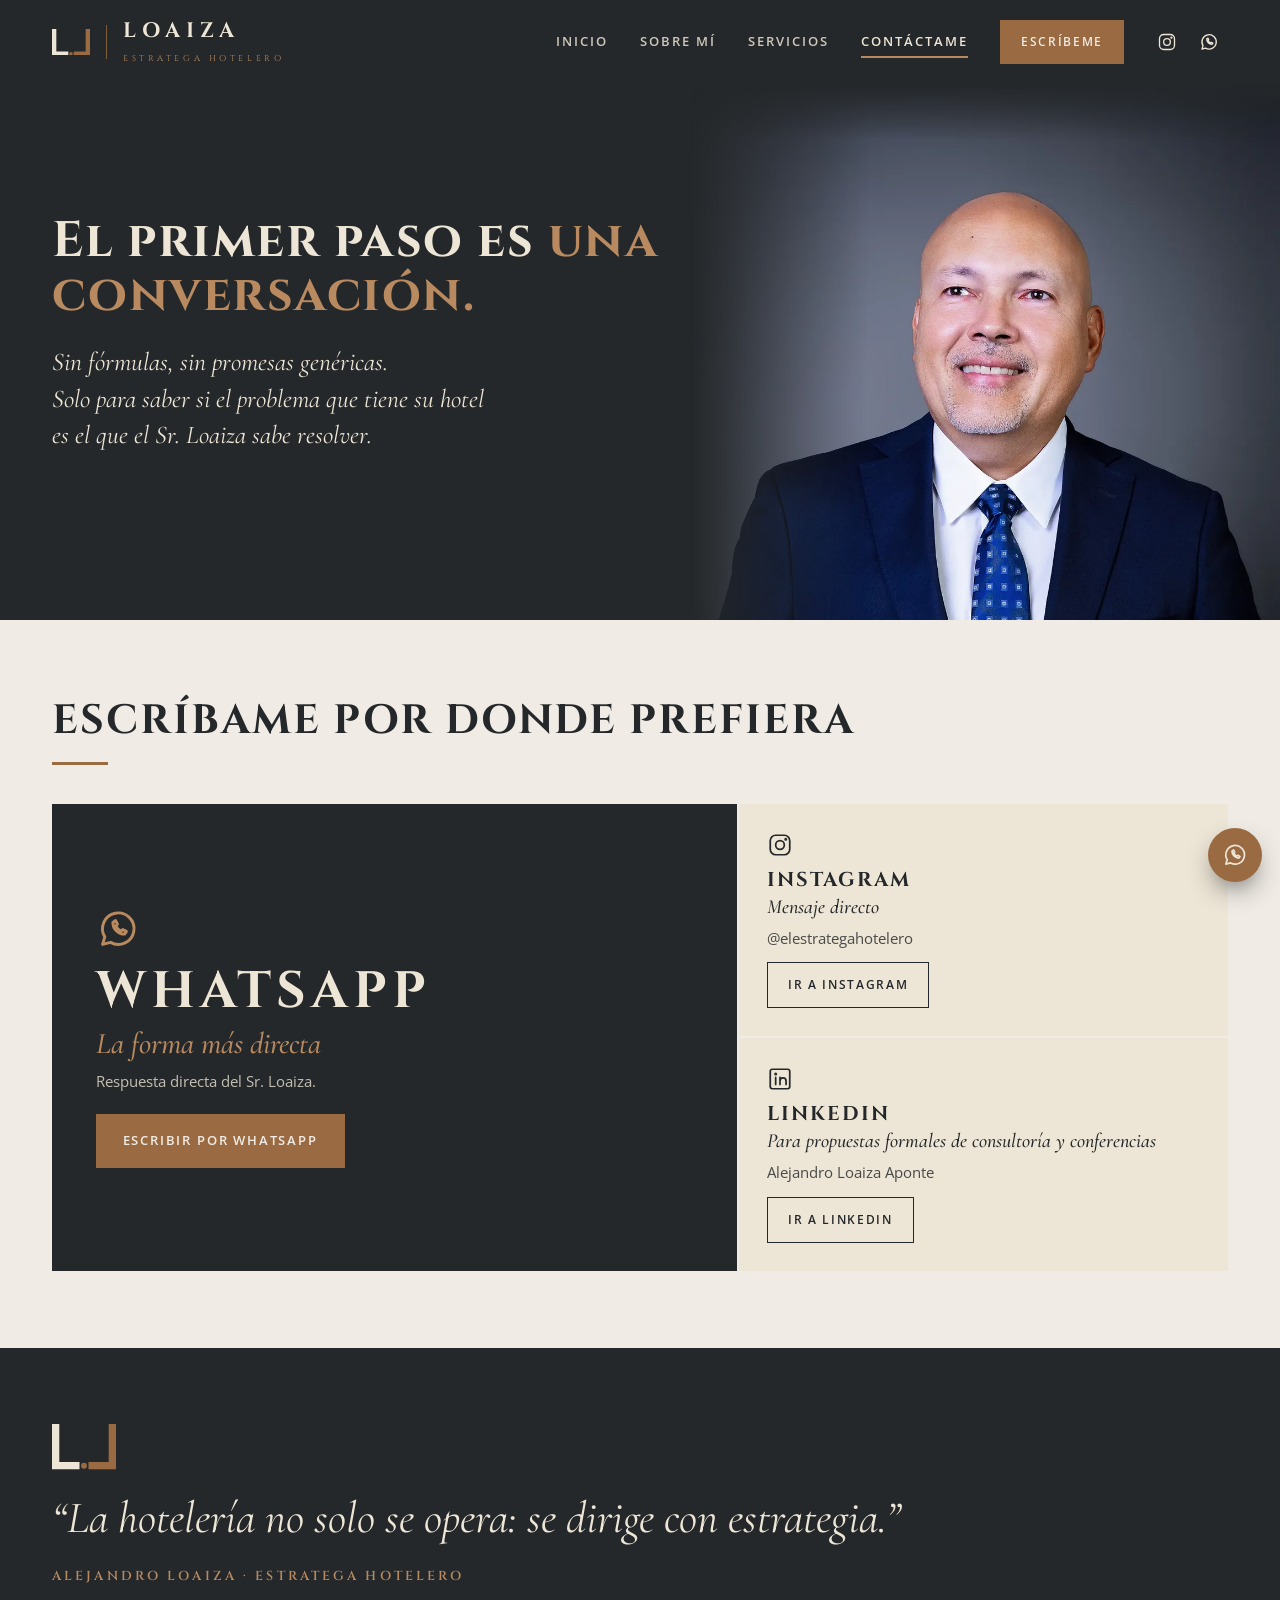
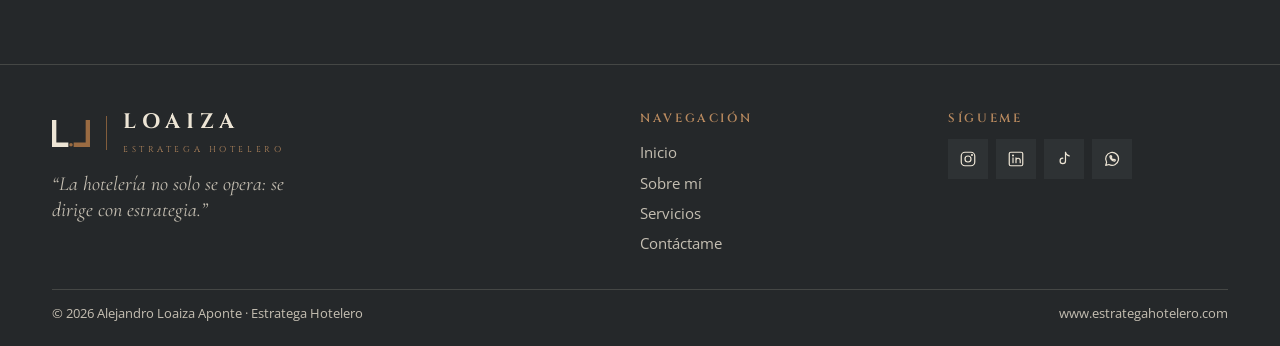
==== contacto.html @ 84e415ab "first commit" ====
<!doctype html>
<html lang="es">
<head>
  <meta charset="utf-8">
  <meta name="viewport" content="width=device-width, initial-scale=1">
  <title>Contáctame · Alejandro Loaiza · Estratega Hotelero</title>
  <meta name="description" content="El primer paso es una conversación. Escríbale al Sr. Loaiza por WhatsApp, Instagram o LinkedIn.">
  <meta property="og:title" content="Contáctame · Alejandro Loaiza · Estratega Hotelero">
  <meta property="og:description" content="Operación, finanzas y estrategia bajo una misma visión.">
  <meta property="og:url" content="https://www.estrategahotelero.com/contacto.html">
  <meta name="theme-color" content="#25282A">
  <link rel="icon" href="img/favicon.svg" type="image/svg+xml">
  <link rel="preconnect" href="https://fonts.googleapis.com">
  <link rel="preconnect" href="https://fonts.gstatic.com" crossorigin>
  <link href="https://fonts.googleapis.com/css2?family=Cinzel:wght@400;600;700&family=Cormorant+Garamond:ital,wght@1,300;1,400;1,500&family=Open+Sans:wght@300;400;600&display=swap" rel="stylesheet">
  <link rel="stylesheet" href="css/styles.css">
</head>
<body>

<svg width="0" height="0" style="position:absolute" aria-hidden="true">
  <symbol id="iso" viewBox="0 0 100 71">
    <path style="fill:var(--iso-a)" d="M0 0H11.4V59.4H43V71H0Z"/>
    <circle style="fill:var(--iso-b)" cx="50" cy="65.2" r="4.6"/>
    <path style="fill:var(--iso-b)" d="M100 0H88.6V59.4H57V71H100Z"/>
  </symbol>
  <symbol id="i-wa" viewBox="0 0 24 24" fill="none" stroke="currentColor" stroke-width="1.6" stroke-linecap="round" stroke-linejoin="round"><path d="M3.6 20.4l1.2-4.1a8.6 8.6 0 1 1 3.1 3z"/><path d="M9.2 8.4c0 3.5 2.9 6.4 6.4 6.4l1-1.5-2-1-.9.8a4.6 4.6 0 0 1-2.8-2.8l.8-.9-1-2z"/></symbol>
  <symbol id="i-ig" viewBox="0 0 24 24" fill="none" stroke="currentColor" stroke-width="1.6" stroke-linecap="round" stroke-linejoin="round"><rect x="3" y="3" width="18" height="18" rx="5"/><circle cx="12" cy="12" r="4"/><circle cx="17.3" cy="6.7" r=".6" fill="currentColor"/></symbol>
  <symbol id="i-in" viewBox="0 0 24 24" fill="none" stroke="currentColor" stroke-width="1.6" stroke-linecap="round" stroke-linejoin="round"><rect x="3" y="3" width="18" height="18" rx="2"/><path d="M8 10.5V17M12 17v-6.5M12 13.8a2.8 2.8 0 0 1 5.6 0V17"/><circle cx="8" cy="7.4" r=".6" fill="currentColor"/></symbol>
  <symbol id="i-tt" viewBox="0 0 24 24" fill="none" stroke="currentColor" stroke-width="1.6" stroke-linecap="round" stroke-linejoin="round"><path d="M14 3v11.5a3.6 3.6 0 1 1-3.6-3.6"/><path d="M14 3c.4 2.6 2.3 4.5 5 4.8"/></symbol>
</svg>

<header class="header">
  <div class="contenedor">
    <a href="index.html" class="isologo" aria-label="Loaiza · Estratega Hotelero — Inicio">
      <svg class="iso"><use href="#iso"/></svg>
      <span class="divisor"></span>
      <span><span class="nombre">LOAIZA</span><span class="descriptor">ESTRATEGA HOTELERO</span></span>
    </a>
    <button class="menu-toggle" aria-label="Abrir menú" aria-expanded="false"><span></span><span></span><span></span></button>
    <nav class="nav" aria-label="Principal">
      <a href="index.html">Inicio</a>
      <a href="sobre-mi.html">Sobre mí</a>
      <a href="servicios.html">Servicios</a>
      <a href="contacto.html" aria-current="page">Contáctame</a>
      <a href="contacto.html" class="btn">Escríbeme</a>
    </nav>
    <div class="header-redes">
      <a href="https://instagram.com/elestrategahotelero" target="_blank" rel="noopener" aria-label="Instagram"><svg><use href="#i-ig"/></svg></a>
      <a data-wa="general" href="#" aria-label="WhatsApp"><svg><use href="#i-wa"/></svg></a>
    </div>
  </div>
</header>

<main>

  <!-- HOME -->
  <section class="hero hero--interna">
    <img class="hero-foto" src="img/web/hero-contacto.webp" alt="Alejandro Loaiza Aponte, Estratega Hotelero" fetchpriority="high">
    <div class="contenedor">
      <h1 class="revelar">El primer paso es <em>una conversación.</em></h1>
      <p class="apertura revelar retraso-1">Sin fórmulas, sin promesas genéricas.<br>Solo para saber si el problema que tiene su hotel<br>es el que el Sr. Loaiza sabe resolver.</p>
    </div>
  </section>

  <!-- FORMAS DE CONTACTO -->
  <section class="seccion">
    <div class="contenedor">
      <div class="cabecera-seccion">
        <h2 class="titulo subrayado">Escríbame por donde prefiera</h2>
      </div>
      <div class="contactos">
        <article class="contacto destacado">
          <span class="icono"><svg><use href="#i-wa"/></svg></span>
          <h3>WhatsApp</h3>
          <p class="detalle">La forma más directa</p>
          <p class="dato" data-wa-numero>Respuesta directa del Sr. Loaiza.</p>
          <a data-wa="general" href="#" class="btn">Escribir por WhatsApp</a>
        </article>
        <article class="contacto">
          <span class="icono"><svg><use href="#i-ig"/></svg></span>
          <h3>Instagram</h3>
          <p class="detalle">Mensaje directo</p>
          <p class="dato">@elestrategahotelero</p>
          <a href="https://instagram.com/elestrategahotelero" target="_blank" rel="noopener" class="btn btn-linea">Ir a Instagram</a>
        </article>
        <article class="contacto">
          <span class="icono"><svg><use href="#i-in"/></svg></span>
          <h3>LinkedIn</h3>
          <p class="detalle">Para propuestas formales de consultoría y conferencias</p>
          <p class="dato">Alejandro Loaiza Aponte</p>
          <a data-linkedin href="#" class="btn btn-linea">Ir a LinkedIn</a>
        </article>
      </div>
    </div>
  </section>

  <!-- CIERRE -->
  <section class="seccion oscuro cta-final">
    <div class="contenedor">
      <svg class="iso"><use href="#iso"/></svg>
      <blockquote class="cita-grande">“La hotelería no solo se opera: se dirige con estrategia.”</blockquote>
      <p class="firma">Alejandro Loaiza · Estratega Hotelero</p>
    </div>
  </section>

</main>

<footer class="footer">
  <div class="contenedor">
    <div class="grid">
      <div>
        <a href="index.html" class="isologo" aria-label="Loaiza · Estratega Hotelero">
          <svg class="iso"><use href="#iso"/></svg>
          <span class="divisor"></span>
          <span><span class="nombre">LOAIZA</span><span class="descriptor">ESTRATEGA HOTELERO</span></span>
        </a>
        <p class="lema">“La hotelería no solo se opera: se dirige con estrategia.”</p>
      </div>
      <div>
        <h4>Navegación</h4>
        <ul>
          <li><a href="index.html">Inicio</a></li>
          <li><a href="sobre-mi.html">Sobre mí</a></li>
          <li><a href="servicios.html">Servicios</a></li>
          <li><a href="contacto.html">Contáctame</a></li>
        </ul>
      </div>
      <div>
        <h4>Sígueme</h4>
        <div class="iconos">
          <a href="https://instagram.com/elestrategahotelero" target="_blank" rel="noopener" aria-label="Instagram"><svg><use href="#i-ig"/></svg></a>
          <a data-linkedin href="#" aria-label="LinkedIn"><svg><use href="#i-in"/></svg></a>
          <a href="https://tiktok.com/@elestrategahotelero" target="_blank" rel="noopener" aria-label="TikTok"><svg><use href="#i-tt"/></svg></a>
          <a data-wa="general" href="#" aria-label="WhatsApp"><svg><use href="#i-wa"/></svg></a>
        </div>
      </div>
    </div>
    <div class="legal">
      <span>© <span data-anio>2026</span> Alejandro Loaiza Aponte · Estratega Hotelero</span>
      <span>www.estrategahotelero.com</span>
    </div>
  </div>
</footer>

<a class="wa-flotante" data-wa="general" href="#" aria-label="Escribir por WhatsApp"><svg><use href="#i-wa"/></svg></a>

<script src="js/main.js"></script>
</body>
</html>
---- css/styles.css ----
/* =========================================================
   LOAIZA · Estratega Hotelero — www.estrategahotelero.com
   Sistema visual según Manual de Identidad v1.0
   Carbón domina; Marfil y Crema son superficies de contraste;
   Cobre marca acentos, CTA y bandas de capítulo.
   ========================================================= */

:root {
  --carbon: #25282A;
  --carbon-2: #2E3234;      /* carbón levantado, para paneles sobre carbón */
  --cobre: #9A6B42;
  --cobre-claro: #B98A5F;   /* cobre para texto pequeño sobre carbón */
  --marfil: #EDE5D5;
  --crema: #F0EBE4;
  --linea-oscura: rgba(237, 229, 213, 0.16);
  --linea-clara: rgba(37, 40, 42, 0.16);
  --texto-suave: rgba(37, 40, 42, 0.82);
  --marfil-suave: rgba(237, 229, 213, 0.8);
  --sombra: 0 28px 56px -24px rgba(37, 40, 42, 0.9);

  --f-marca: "Cinzel", Georgia, serif;
  --f-voz: "Cormorant Garamond", Georgia, serif;
  --f-cuerpo: "Open Sans", system-ui, sans-serif;

  --ancho: 1240px;
  --gutter: clamp(16px, 3vw, 32px);
  --borde-pagina: max(var(--gutter), calc((100vw - var(--ancho)) / 2 + var(--gutter)));
  --seccion: clamp(48px, 6vw, 84px);
  --header-h: 84px;
}

*, *::before, *::after { box-sizing: border-box; }

html { scroll-behavior: smooth; scroll-padding-top: var(--header-h); }

body {
  margin: 0;
  background: var(--carbon);
  color: var(--carbon);
  font-family: var(--f-cuerpo);
  font-size: 16px;
  line-height: 1.65;
  -webkit-font-smoothing: antialiased;
  overflow-x: hidden;
}

img, svg { display: block; max-width: 100%; }
a { color: inherit; text-decoration: none; }
p { margin: 0 0 1em; }
h1, h2, h3, h4 { margin: 0; font-weight: 400; }
:focus-visible { outline: 2px solid var(--cobre-claro); outline-offset: 3px; }

.contenedor {
  width: 100%;
  max-width: var(--ancho);
  margin: 0 auto;
  padding: 0 var(--gutter);
}

/* ---------- Tipografía de sistema ---------- */

.etiqueta {
  display: inline-block;
  font-family: var(--f-marca);
  font-size: 13px;
  font-weight: 600;
  letter-spacing: 0.26em;
  text-transform: uppercase;
  color: var(--carbon);
  margin-bottom: 14px;
}
.oscuro .etiqueta, .hero .etiqueta { color: var(--cobre-claro); }

.titulo {
  font-family: var(--f-marca);
  font-weight: 700;
  font-size: clamp(26px, 3.2vw, 42px);
  line-height: 1.16;
  letter-spacing: 0.05em;
  text-transform: uppercase;
}

.subrayado::after {
  content: "";
  display: block;
  width: 56px;
  height: 3px;
  background: var(--cobre);
  margin-top: 18px;
}

.apertura {
  font-family: var(--f-voz);
  font-style: italic;
  font-weight: 400;
  font-size: clamp(21px, 2vw, 26px);
  line-height: 1.42;
}

.cuerpo { color: var(--texto-suave); max-width: 68ch; }
.oscuro .cuerpo { color: var(--marfil-suave); }

.cita-grande {
  font-family: var(--f-voz);
  font-style: italic;
  font-weight: 400;
  font-size: clamp(27px, 3.5vw, 46px);
  line-height: 1.26;
  margin: 0;
}
.cita-grande strong { font-weight: 500; color: var(--cobre-claro); }

.firma {
  margin: 20px 0 0;
  font-family: var(--f-marca);
  font-size: 13px;
  font-weight: 600;
  letter-spacing: 0.24em;
  text-transform: uppercase;
  color: var(--cobre-claro);
}

/* ---------- Secciones ---------- */

.seccion { padding: var(--seccion) 0; position: relative; background: var(--crema); }
.oscuro { background: var(--carbon); color: var(--marfil); }
.marfil { background: var(--marfil); }

.cabecera-seccion { margin-bottom: clamp(24px, 3vw, 40px); max-width: 860px; }
.cabecera-seccion .titulo + .apertura { margin-top: 18px; }

/* ---------- Botones ---------- */

.btn {
  display: inline-flex;
  align-items: center;
  gap: 12px;
  padding: 15px 26px;
  font-family: var(--f-cuerpo);
  font-weight: 600;
  font-size: 13px;
  letter-spacing: 0.14em;
  text-transform: uppercase;
  border: 1px solid var(--cobre);
  background: var(--cobre);
  color: var(--crema);
  transition: background .25s, color .25s, border-color .25s;
  cursor: pointer;
}
.btn:hover { background: var(--carbon); border-color: var(--carbon); color: var(--marfil); }
.oscuro .btn:hover, .hero .btn:hover, .nav .btn:hover { background: var(--marfil); border-color: var(--marfil); color: var(--carbon); }

.btn-linea { background: transparent; color: var(--carbon); border-color: var(--carbon); }
.oscuro .btn-linea, .hero .btn-linea { background: transparent; color: var(--marfil); border-color: var(--marfil); }

.btn svg { width: 18px; height: 18px; }

.botones { display: flex; flex-wrap: wrap; gap: 12px; margin-top: 28px; }

/* ---------- Isotipo ---------- */

/* Las variables atraviesan el <use>, por eso el color se define así */
.iso { width: 100%; height: auto; aspect-ratio: 100 / 71; --iso-a: var(--marfil); --iso-b: var(--cobre); }

/* ---------- Header ---------- */

.header {
  position: fixed;
  inset: 0 0 auto 0;
  height: var(--header-h);
  z-index: 50;
  color: var(--marfil);
  transition: background .3s, height .3s, box-shadow .3s;
}
.header.solido {
  background: var(--carbon);
  box-shadow: 0 1px 0 var(--linea-oscura);
  height: 72px;
}
.header .contenedor {
  height: 100%;
  display: flex;
  align-items: center;
  justify-content: space-between;
  gap: 24px;
}

.isologo { display: flex; align-items: center; gap: 16px; }
.isologo .iso { width: 38px; }
.isologo .divisor { width: 1px; height: 34px; background: var(--cobre); opacity: .8; }
.isologo .nombre {
  font-family: var(--f-marca);
  font-weight: 700;
  font-size: 21px;
  letter-spacing: 0.28em;
  line-height: 1;
}
.isologo .descriptor {
  display: block;
  font-family: var(--f-marca);
  font-weight: 400;
  font-size: 8.5px;
  letter-spacing: 0.42em;
  color: var(--cobre-claro);
  margin-top: 7px;
  white-space: nowrap;
}

.nav { display: flex; align-items: center; gap: 32px; margin-left: auto; }
.nav a:not(.btn) {
  font-size: 12.5px;
  font-weight: 600;
  letter-spacing: 0.16em;
  text-transform: uppercase;
  position: relative;
  padding: 6px 0;
  opacity: .85;
  transition: opacity .25s;
}
.nav a:not(.btn)::after {
  content: "";
  position: absolute;
  left: 0; bottom: 0;
  width: 0; height: 2px;
  background: var(--cobre-claro);
  transition: width .25s;
}
.nav a:not(.btn):hover, .nav a[aria-current="page"] { opacity: 1; }
.nav a:not(.btn):hover::after, .nav a[aria-current="page"]::after { width: 100%; }
.nav .btn { padding: 11px 20px; font-size: 12px; }

.header-redes { display: flex; align-items: center; gap: 4px; position: relative; z-index: 2; }
.header-redes a {
  width: 38px; height: 38px;
  display: grid; place-items: center;
  color: var(--marfil);
  transition: color .25s;
}
.header-redes a:hover { color: var(--cobre-claro); }
.header-redes svg { width: 20px; height: 20px; }

.menu-toggle {
  display: none;
  background: none;
  border: 0;
  width: 44px; height: 44px;
  padding: 10px;
  cursor: pointer;
  color: var(--marfil);
}
.menu-toggle span {
  display: block; height: 1.5px; background: currentColor; margin: 6px 0;
  transition: transform .3s, opacity .3s;
}
.menu-abierto .menu-toggle span:nth-child(1) { transform: translateY(7.5px) rotate(45deg); }
.menu-abierto .menu-toggle span:nth-child(2) { opacity: 0; }
.menu-abierto .menu-toggle span:nth-child(3) { transform: translateY(-7.5px) rotate(-45deg); }

@media (max-width: 1120px) {
  .header .contenedor { gap: 8px; }
  .header-redes { margin-left: auto; }
  .menu-toggle { display: block; position: relative; z-index: 2; order: 1; }
  .nav {
    position: fixed;
    inset: 0;
    flex-direction: column;
    justify-content: center;
    gap: 30px;
    background: var(--carbon);
    opacity: 0;
    visibility: hidden;
    transition: opacity .3s, visibility .3s;
  }
  .nav a:not(.btn) { font-size: 15px; }
  .menu-abierto .nav { opacity: 1; visibility: visible; }
  .isologo .nombre { font-size: 18px; }
  .isologo .iso { width: 32px; }
}
/* El tracking del logo no se reduce: se reduce el tamaño y, bajo 200 px, queda solo el isotipo */
@media (max-width: 480px) {
  .header .contenedor { gap: 4px; }
  .isologo { gap: 10px; }
  .isologo .nombre { font-size: 15px; }
  .isologo .descriptor { font-size: 7.5px; }
  .header-redes { gap: 0; }
  .header-redes a { width: 36px; height: 36px; }
}
@media (max-width: 380px) {
  .header .isologo .divisor, .header .isologo .divisor + span { display: none; }
}

/* ---------- Hero ---------- */

.hero {
  position: relative;
  min-height: min(100vh, 860px);
  min-height: min(100svh, 860px);
  display: flex;
  align-items: center;
  color: var(--marfil);
  background: var(--carbon);
  overflow: hidden;
  padding: calc(var(--header-h) + 12px) 0 120px;
}
.hero--interna { min-height: min(78svh, 620px); padding-bottom: 48px; }

/* Foto del hero: a la derecha y bajo el header, fundida con el carbón hacia el texto y hacia arriba */
.hero-foto {
  position: absolute;
  top: var(--header-h);
  right: 0;
  width: min(46%, 760px);
  height: calc(100% - var(--header-h));
  object-fit: cover;
  object-position: center top;
  -webkit-mask-image: linear-gradient(90deg, transparent 0, #000 30%), linear-gradient(180deg, transparent 0, #000 56px);
  mask-image: linear-gradient(90deg, transparent 0, #000 30%), linear-gradient(180deg, transparent 0, #000 56px);
  -webkit-mask-composite: source-in;
  mask-composite: intersect;
}
@media (max-width: 900px) {
  .hero-foto {
    top: 0;
    width: 100%;
    height: 100%;
    opacity: .3;
    -webkit-mask-image: linear-gradient(180deg, #000 45%, transparent 100%);
    mask-image: linear-gradient(180deg, #000 45%, transparent 100%);
    -webkit-mask-composite: source-over;
    mask-composite: add;
  }
}

.hero .contenedor { position: relative; z-index: 1; }
.hero h1 {
  font-family: var(--f-marca);
  font-weight: 700;
  font-size: clamp(34px, 4.7vw, 66px);
  line-height: 1.08;
  letter-spacing: 0.03em;
  max-width: 15ch;
}
.hero h1 em { font-style: normal; color: var(--cobre-claro); }
.hero--interna h1 { font-size: clamp(30px, 3.9vw, 52px); max-width: 19ch; }
.hero .apertura { margin: 22px 0 0; max-width: 40ch; color: var(--marfil); }
.hero .apoyo {
  margin: 16px 0 0;
  font-size: 12.5px;
  font-weight: 600;
  letter-spacing: 0.16em;
  text-transform: uppercase;
  color: var(--marfil-suave);
}

/* ---------- Números: panel de marfil que cabalga sobre el hero ---------- */

.numeros { position: relative; z-index: 2; background: var(--carbon); }
.numeros .grid {
  display: grid;
  grid-template-columns: repeat(4, 1fr);
  margin-top: -84px;
  background: var(--marfil);
  color: var(--carbon);
  box-shadow: var(--sombra);
}
.numero { padding: clamp(20px, 2.4vw, 32px); border-left: 1px solid var(--linea-clara); }
.numero:first-child { border-left: 0; }
.numero .cifra {
  font-family: var(--f-marca);
  font-weight: 700;
  font-size: clamp(40px, 4.6vw, 62px);
  line-height: 1;
  color: var(--cobre);
  white-space: nowrap;
}
.numero .cifra small { font-size: .36em; letter-spacing: .04em; vertical-align: 1em; margin-right: 3px; }
.numero p { margin: 10px 0 0; font-size: 14.5px; font-weight: 600; line-height: 1.4; max-width: 24ch; }

@media (max-width: 860px) {
  .numeros .grid { grid-template-columns: 1fr 1fr; }
  .numero:nth-child(3) { border-left: 0; }
  .numero:nth-child(n+3) { border-top: 1px solid var(--linea-clara); }
}

/* ---------- Gran tesis ---------- */

.tesis .contenedor { display: grid; grid-template-columns: auto 1fr; gap: clamp(12px, 2vw, 28px); }
.comillas {
  font-family: var(--f-voz);
  font-style: italic;
  font-size: clamp(90px, 11vw, 170px);
  line-height: .8;
  color: var(--cobre);
}
.tesis .cita-grande { max-width: 25em; }

/* ---------- Tríptico de servicios ---------- */

.tarjetas { display: grid; grid-template-columns: repeat(3, 1fr); }
.tarjeta {
  background: var(--carbon);
  color: var(--marfil);
  padding: clamp(24px, 2.6vw, 36px);
  display: flex;
  flex-direction: column;
  border-left: 1px solid var(--linea-oscura);
  border-top: 5px solid var(--cobre);
  transition: background .25s;
}
.tarjeta:first-child { border-left: 0; }
.tarjeta:hover { background: var(--carbon-2); }
.tarjeta h3 {
  font-family: var(--f-marca);
  font-weight: 700;
  font-size: clamp(21px, 2vw, 26px);
  letter-spacing: .04em;
  line-height: 1.18;
  margin-bottom: 14px;
}
.tarjeta p { color: var(--marfil-suave); font-size: 15.5px; flex: 1; margin-bottom: 18px; }
.tarjeta .enlace {
  font-size: 12.5px;
  font-weight: 600;
  letter-spacing: .14em;
  text-transform: uppercase;
  color: var(--cobre-claro);
}
.tarjeta:hover .enlace { color: var(--marfil); }
@media (max-width: 900px) {
  .tarjetas { grid-template-columns: 1fr; gap: 2px; }
  .tarjeta { border-left: 0; }
}

/* ---------- Retrato: la foto se asienta sobre las dos L del isotipo ---------- */

.retrato {
  --l: 12px;
  --l-izq: var(--carbon);
  position: relative;
  aspect-ratio: 4 / 5;
  margin: 0;
  background: radial-gradient(circle at 50% calc(100% - 6px), var(--cobre) 5.5px, transparent 6px);
}
.oscuro .retrato { --l-izq: var(--marfil); }
.retrato img {
  position: absolute;
  top: 0;
  left: var(--l);
  width: calc(100% - var(--l) * 2);
  height: calc(100% - var(--l));
  object-fit: cover;
  object-position: center top;
}
.retrato::before, .retrato::after {
  content: "";
  position: absolute;
  bottom: 0;
  width: 46%;
  height: 52%;
  border-bottom: var(--l) solid;
  pointer-events: none;
}
.retrato::before { left: 0; border-left: var(--l) solid; border-color: var(--l-izq); }
.retrato::after { right: 0; border-right: var(--l) solid; border-color: var(--cobre); }

/* ---------- Caso de impacto: la cifra entra en la foto ---------- */

.caso-grid { display: grid; grid-template-columns: 5fr 7fr; gap: clamp(28px, 4vw, 56px); align-items: center; }
.caso .gran-cifra {
  position: relative;
  z-index: 3;
  margin-left: calc(clamp(56px, 8vw, 118px) * -1);
  font-family: var(--f-marca);
  font-weight: 700;
  font-size: clamp(96px, 13vw, 184px);
  line-height: .9;
  color: var(--marfil);
}
.caso .gran-cifra span { font-size: .48em; vertical-align: .72em; color: var(--cobre-claro); }
.caso h2 { font-family: var(--f-marca); font-weight: 700; font-size: clamp(21px, 2.2vw, 28px); line-height: 1.22; letter-spacing: .04em; margin: 14px 0 18px; }
.caso h2 em { display: block; font-family: var(--f-voz); font-weight: 400; font-style: italic; letter-spacing: 0; color: var(--cobre-claro); font-size: 1.14em; margin-top: 4px; }
.caso .cierre {
  margin: 20px 0 0;
  padding-left: 18px;
  border-left: 3px solid var(--cobre);
  font-family: var(--f-voz);
  font-style: italic;
  font-size: 23px;
  line-height: 1.34;
}
@media (max-width: 860px) {
  .caso-grid { grid-template-columns: 1fr; }
  .caso .gran-cifra { margin: -110px 0 0 12px; }
}

/* ---------- Carrusel de frases: banda de cobre ---------- */

.frases { background: var(--cobre); color: var(--marfil); padding: clamp(40px, 5vw, 64px) 0; }
.carrusel { position: relative; min-height: 190px; max-width: 980px; }
.frase {
  position: absolute; inset: 0;
  display: flex; flex-direction: column; justify-content: center;
  opacity: 0;
  transition: opacity .6s ease;
  pointer-events: none;
}
.frase.activa { opacity: 1; pointer-events: auto; position: relative; }
.frases .firma { color: var(--carbon); }
.puntos { display: flex; gap: 10px; margin-top: 20px; }
.puntos button { width: 40px; height: 24px; border: 0; padding: 0; background: none; cursor: pointer; position: relative; }
.puntos button::before {
  content: ""; position: absolute; left: 0; right: 0; top: 50%; height: 3px;
  background: var(--carbon); opacity: .35; transition: opacity .25s;
}
.puntos button[aria-selected="true"]::before { opacity: 1; }

/* ---------- Redes ---------- */

.redes { padding: clamp(32px, 4vw, 48px) 0; }
.redes .grid { display: grid; grid-template-columns: auto repeat(3, 1fr); align-items: center; gap: clamp(16px, 2.4vw, 32px); }
.red { display: flex; align-items: center; gap: 14px; }
.red .icono {
  flex: none;
  width: 46px; height: 46px;
  display: grid; place-items: center;
  background: var(--carbon);
  color: var(--marfil);
  transition: background .25s;
}
.red:hover .icono { background: var(--cobre); }
.red .icono svg { width: 20px; height: 20px; }
.red .plataforma { font-family: var(--f-marca); font-weight: 700; font-size: 14px; letter-spacing: .14em; text-transform: uppercase; display: block; line-height: 1.3; }
.red .usuario { font-size: 14px; color: var(--texto-suave); }
@media (max-width: 960px) { .redes .grid { grid-template-columns: 1fr; } }

/* ---------- Bloques partidos ---------- */

.dos-col { display: grid; grid-template-columns: 7fr 5fr; gap: clamp(28px, 4vw, 64px); align-items: center; }
@media (max-width: 900px) { .dos-col { grid-template-columns: 1fr; } }

/* Mitad de texto alineada al contenedor, mitad de foto hasta el borde de la pantalla */
.split { display: grid; grid-template-columns: 1fr 1fr; align-items: stretch; }
.split-texto { padding: var(--seccion) clamp(24px, 4vw, 56px) var(--seccion) var(--borde-pagina); }
.split-foto { position: relative; min-height: 380px; margin: 0; }
.split-foto img { position: absolute; inset: 0; width: 100%; height: 100%; object-fit: cover; object-position: center 20%; }
.split.invertido .split-foto { order: -1; }
.split.invertido .split-texto { padding: var(--seccion) var(--borde-pagina) var(--seccion) clamp(24px, 4vw, 56px); }
@media (max-width: 860px) {
  .split { grid-template-columns: 1fr; }
  .split .split-texto, .split.invertido .split-texto { padding: 40px var(--gutter); }
  .split-foto { min-height: 0; aspect-ratio: 3 / 2; }
}

.paises-linea { font-family: var(--f-voz); font-style: italic; font-size: 24px; font-weight: 500; margin: 14px 0; }

/* ---------- Trayectoria ---------- */

.trayectoria { padding-bottom: 0; }
.cadenas {
  list-style: none;
  display: flex; flex-wrap: wrap; align-items: baseline;
  gap: 6px clamp(20px, 2.6vw, 36px);
  margin: 0 0 clamp(28px, 3.6vw, 44px);
  padding: 0;
}
.cadenas li {
  font-family: var(--f-marca);
  font-weight: 700;
  font-size: clamp(20px, 2.5vw, 34px);
  line-height: 1.3;
  letter-spacing: .04em;
}
.cadenas li:nth-child(even) { color: var(--cobre-claro); }

.ruta { position: relative; display: grid; grid-template-columns: repeat(5, 1fr); margin-bottom: clamp(24px, 3vw, 36px); }
.ruta::before { content: ""; position: absolute; left: 0; right: 10%; top: 9px; height: 2px; background: var(--cobre); }
.parada { position: relative; }
.parada .hito { width: 20px; height: 20px; margin-bottom: 10px; border-radius: 50%; background: var(--cobre); border: 5px solid var(--carbon); box-shadow: 0 0 0 2px var(--cobre); }
.parada span { font-family: var(--f-marca); font-weight: 600; font-size: 14px; letter-spacing: .1em; text-transform: uppercase; }
@media (max-width: 700px) {
  .ruta { grid-template-columns: 1fr; gap: 14px; }
  .ruta::before { left: 9px; right: auto; top: 10px; bottom: 10px; width: 2px; height: auto; }
  .parada { display: flex; align-items: center; gap: 14px; }
  .parada .hito { margin: 0; flex: none; }
}

.trayectoria > .contenedor > .apertura { max-width: 62ch; }

/* Panel de marfil que cabalga entre Trayectoria y EGO */
.hechos {
  position: relative; z-index: 2;
  display: grid; grid-template-columns: repeat(3, 1fr);
  margin: clamp(24px, 3vw, 36px) 0 -44px;
  background: var(--marfil);
  color: var(--carbon);
  box-shadow: var(--sombra);
}
.hecho { padding: clamp(18px, 2vw, 26px); font-size: 15px; border-left: 1px solid var(--linea-clara); }
.hecho:first-child { border-left: 0; }
.hecho strong { display: block; font-family: var(--f-marca); font-weight: 700; color: var(--cobre); font-size: clamp(20px, 2.1vw, 28px); letter-spacing: .03em; line-height: 1.2; margin-bottom: 6px; }
@media (max-width: 860px) {
  .hechos { grid-template-columns: 1fr; }
  .hecho { border-left: 0; border-top: 1px solid var(--linea-clara); }
  .hecho:first-child { border-top: 0; }
}

/* ---------- EGO: escalera E › G › O ---------- */

.ego { padding-top: calc(var(--seccion) + 44px); }
.ego-orden { display: grid; grid-template-columns: repeat(3, 1fr); gap: clamp(10px, 1.4vw, 18px); margin-bottom: clamp(32px, 4vw, 48px); align-items: start; }
.ego-bloque { padding: clamp(18px, 2vw, 26px); background: var(--carbon-2); }
.ego-bloque:nth-child(1) { background: var(--marfil); color: var(--carbon); }
.ego-bloque:nth-child(2) { margin-top: 36px; }
.ego-bloque:nth-child(3) { margin-top: 72px; }
.ego-bloque .letra { font-family: var(--f-marca); font-weight: 900; font-size: clamp(84px, 11vw, 150px); line-height: .95; color: var(--cobre); }
.ego-bloque:not(:first-child) .letra { color: var(--cobre-claro); }
.ego-bloque h3 { font-family: var(--f-marca); font-weight: 700; font-size: 18px; letter-spacing: .14em; text-transform: uppercase; margin-top: 8px; }
.ego-bloque p { margin: 0; font-size: 15px; }
.ego-texto { display: grid; grid-template-columns: 1fr 1fr; gap: clamp(24px, 4vw, 56px); align-items: start; }
.ego-texto .apertura { color: var(--cobre-claro); margin: 12px 0 0; }
@media (max-width: 760px) {
  .ego-orden { grid-template-columns: 1fr; }
  .ego-bloque:nth-child(n) { margin-top: 0; }
  .ego-texto { grid-template-columns: 1fr; }
}

/* ---------- Metodología: el avance se lee en la barra de cobre ---------- */

.fases { display: grid; grid-template-columns: repeat(4, 1fr); gap: 2px; }
.fase { position: relative; padding: clamp(22px, 2.2vw, 30px) clamp(18px, 2vw, 26px); background: var(--carbon); color: var(--marfil); }
.oscuro .fase { background: var(--carbon-2); }
.fase::before { content: ""; position: absolute; left: 0; top: 0; height: 5px; background: var(--cobre); }
.fase:nth-child(1)::before { width: 25%; }
.fase:nth-child(2)::before { width: 50%; }
.fase:nth-child(3)::before { width: 75%; }
.fase:nth-child(4)::before { width: 100%; }
.fase .n { font-family: var(--f-marca); font-weight: 700; font-size: clamp(46px, 5vw, 66px); line-height: 1; color: var(--cobre-claro); }
.fase h3 { font-family: var(--f-marca); font-weight: 700; font-size: 19px; letter-spacing: .06em; text-transform: uppercase; margin: 8px 0 10px; }
.fase p { font-size: 15px; line-height: 1.55; color: var(--marfil-suave); margin: 0; }
@media (max-width: 960px) { .fases { grid-template-columns: 1fr 1fr; } }
@media (max-width: 560px) { .fases { grid-template-columns: 1fr; } }

/* ---------- Evidencia ---------- */

.evidencias { list-style: none; padding: 0; margin: 0; display: grid; grid-template-columns: 1fr 1fr; gap: 0 clamp(24px, 4vw, 56px); }
.evidencias li { padding: 13px 0 13px 22px; border-bottom: 1px solid var(--linea-oscura); position: relative; font-size: 15.5px; line-height: 1.5; }
.evidencias li::before { content: ""; position: absolute; left: 0; top: 21px; width: 9px; height: 9px; border-radius: 50%; background: var(--cobre-claro); }
@media (max-width: 760px) { .evidencias { grid-template-columns: 1fr; } }

/* ---------- Servicios: subnavegación y capítulos ---------- */

.subnav { position: sticky; top: 72px; z-index: 20; background: var(--carbon-2); color: var(--marfil); }
.subnav .contenedor { display: flex; gap: clamp(20px, 3vw, 44px); overflow-x: auto; scrollbar-width: none; }
.subnav .contenedor::-webkit-scrollbar { display: none; }
.subnav a {
  flex: none;
  padding: 15px 0;
  font-size: 12px; font-weight: 600; letter-spacing: .14em; text-transform: uppercase;
  color: var(--marfil-suave);
  border-bottom: 3px solid transparent;
  transition: color .25s, border-color .25s;
}
.subnav a:hover, .subnav a.activo { color: var(--marfil); border-bottom-color: var(--cobre-claro); }

.capitulo { background: var(--cobre); color: var(--marfil); padding: clamp(22px, 3vw, 36px) 0; }
.capitulo .titulo { font-size: clamp(30px, 5vw, 66px); line-height: 1.04; }

.situaciones { display: grid; grid-template-columns: repeat(3, 1fr); gap: clamp(20px, 3vw, 40px); }
.situacion { border-top: 3px solid var(--carbon); padding-top: 14px; font-size: 15.5px; color: var(--texto-suave); }
@media (max-width: 900px) { .situaciones { grid-template-columns: 1fr; gap: 20px; } }

.remate { margin: clamp(20px, 2.4vw, 28px) 0 0; font-family: var(--f-voz); font-style: italic; font-weight: 500; font-size: clamp(21px, 2vw, 25px); line-height: 1.36; max-width: 60ch; }

/* ---------- Servicios de consultoría ---------- */

.oferta {
  display: grid; grid-template-columns: 5fr 7fr; gap: clamp(20px, 3.4vw, 48px);
  padding: clamp(28px, 3.2vw, 40px) 0;
  border-top: 3px solid var(--carbon);
}
.oferta:first-child { border-top: 0; padding-top: 0; }
.oferta-num { font-family: var(--f-marca); font-weight: 900; font-size: clamp(54px, 6vw, 84px); line-height: .95; color: var(--cobre); }
.oferta h3 { font-family: var(--f-marca); font-weight: 700; font-size: clamp(22px, 2.3vw, 30px); line-height: 1.16; letter-spacing: .03em; margin: 8px 0 8px; }
.sello { display: block; margin-bottom: 14px; font-size: 12px; font-weight: 600; letter-spacing: .18em; text-transform: uppercase; }
.oferta .cuerpo { font-size: 15.5px; margin: 0; }
.oferta-puntos { list-style: none; margin: 0 0 14px; padding: 0; }
.oferta-puntos li { padding: 10px 0; border-bottom: 1px solid var(--linea-clara); font-size: 15px; line-height: 1.5; color: var(--texto-suave); }
.oferta-puntos li:first-child { padding-top: 0; }
.oferta-puntos strong { color: var(--carbon); font-weight: 600; }
.oferta-resultado { margin: 0; padding: 14px 18px; background: var(--carbon); color: var(--marfil-suave); font-size: 15px; line-height: 1.5; }
.oferta-resultado strong { color: var(--marfil); font-weight: 600; }

/* El servicio integral se distingue: es el más completo */
.oferta.integral {
  margin: 0 calc(var(--gutter) * -1);
  padding: clamp(24px, 3vw, 40px) var(--gutter);
  background: var(--carbon);
  color: var(--marfil);
  border-top: 0;
}
.oferta.integral .oferta-num { color: var(--cobre-claro); }
.oferta.integral .cuerpo { color: var(--marfil-suave); }
.oferta.integral .oferta-puntos li { color: var(--marfil-suave); border-bottom-color: var(--linea-oscura); }
.oferta.integral .oferta-puntos strong { color: var(--marfil); }
.oferta.integral .oferta-resultado { background: var(--marfil); color: var(--texto-suave); }
.oferta.integral .oferta-resultado strong { color: var(--carbon); }
@media (max-width: 860px) { .oferta { grid-template-columns: 1fr; } }

.oferta-cierre { margin-top: clamp(28px, 3.4vw, 44px); }
.oferta-cierre .remate { margin-top: 8px; }

/* ---------- Lo que instala ---------- */

.instala { display: grid; grid-template-columns: 1fr 1fr; gap: clamp(18px, 2.4vw, 28px) clamp(24px, 4vw, 56px); }
.instala .item { border-top: 3px solid var(--carbon); padding-top: 12px; }
.instala h3 { font-family: var(--f-marca); font-weight: 700; font-size: 19px; line-height: 1.24; letter-spacing: .04em; margin-bottom: 8px; }
.instala p { color: var(--texto-suave); font-size: 15px; margin: 0; }
@media (max-width: 760px) { .instala { grid-template-columns: 1fr; } }

/* ---------- Lenguaje Dual ---------- */

.dual { display: grid; grid-template-columns: 5fr 7fr; gap: clamp(28px, 4vw, 64px); align-items: start; }
.dual .apertura { margin-top: 22px; }
.dual .retrato { margin-top: 24px; }
.cambios-titulo { font-family: var(--f-marca); font-weight: 600; font-size: 15px; letter-spacing: .08em; line-height: 1.4; color: var(--cobre-claro); margin: 0 0 4px; }
.cambios { list-style: none; padding: 0; margin: 0; counter-reset: cambio; }
.cambios li { padding: 12px 0; border-bottom: 1px solid var(--linea-oscura); font-size: 15.5px; line-height: 1.5; color: var(--marfil); }
.dual > div:last-child { position: sticky; top: 140px; }
@media (max-width: 860px) {
  .dual { grid-template-columns: 1fr; }
  .dual > div:last-child { position: static; }
}

/* Diagrama: dos círculos llenos; el punto es la intersección del isotipo */
.diagrama-dual { width: 100%; max-width: 520px; margin-bottom: 24px; }
.diagrama-dual text { font-family: var(--f-marca); font-weight: 700; letter-spacing: .14em; font-size: 12px; }

/* ---------- Conferencias ---------- */

.temas { display: grid; grid-template-columns: 1fr 1fr; gap: clamp(18px, 2.4vw, 28px) clamp(24px, 4vw, 56px); }
.tema { border-top: 3px solid var(--carbon); padding-top: 12px; }
.tema h3 { font-family: var(--f-marca); font-weight: 700; font-size: 18px; letter-spacing: .03em; line-height: 1.26; margin-bottom: 8px; }
.tema p { margin: 0; font-size: 15px; color: var(--texto-suave); }
@media (max-width: 860px) { .temas { grid-template-columns: 1fr; } }

.eventos { list-style: none; margin: 0; padding: 0; display: grid; grid-template-columns: repeat(3, 1fr); gap: 0 clamp(20px, 3vw, 40px); }
.eventos li { padding: 13px 0; border-bottom: 1px solid var(--linea-oscura); font-size: 15.5px; line-height: 1.45; color: var(--marfil); }
@media (max-width: 860px) { .eventos { grid-template-columns: 1fr; } }

/* ---------- Contacto ---------- */

.contactos { display: grid; grid-template-columns: 7fr 5fr; grid-template-rows: 1fr 1fr; gap: 2px; }
.contacto { background: var(--marfil); padding: clamp(20px, 2.2vw, 28px); display: flex; flex-direction: column; align-items: flex-start; }
.contacto.destacado { grid-row: span 2; background: var(--carbon); color: var(--marfil); padding: clamp(24px, 3.4vw, 44px); justify-content: center; }
.contacto .icono { color: var(--carbon); margin-bottom: 10px; }
.contacto.destacado .icono { color: var(--cobre-claro); }
.contacto .icono svg { width: 26px; height: 26px; }
.contacto.destacado .icono svg { width: 44px; height: 44px; }
.contacto h3 { font-family: var(--f-marca); font-weight: 700; font-size: 20px; letter-spacing: .1em; text-transform: uppercase; line-height: 1.2; }
.contacto.destacado h3 { font-size: clamp(30px, 4vw, 52px); }
.contacto .detalle { font-family: var(--f-voz); font-style: italic; font-weight: 500; font-size: 20px; line-height: 1.3; margin: 2px 0 6px; }
.contacto.destacado .detalle { font-size: clamp(22px, 2.4vw, 30px); color: var(--cobre-claro); }
.contacto .dato { font-size: 15px; color: var(--texto-suave); margin-bottom: 12px; word-break: break-word; }
.contacto.destacado .dato { color: var(--marfil-suave); }
.contacto .btn { margin-top: auto; padding: 12px 20px; font-size: 12px; }
.contacto.destacado .btn { margin-top: 8px; padding: 15px 26px; font-size: 13px; }
.contacto.destacado .btn:hover { background: var(--marfil); border-color: var(--marfil); color: var(--carbon); }
@media (max-width: 860px) {
  .contactos { grid-template-columns: 1fr; grid-template-rows: none; }
  .contacto.destacado { grid-row: auto; }
}

.cta-final .iso { width: 64px; margin-bottom: 20px; }

/* ---------- Footer ---------- */

.footer { background: var(--carbon); color: var(--marfil); padding: 44px 0 22px; border-top: 1px solid var(--linea-oscura); }
.footer .grid { display: grid; grid-template-columns: 2fr 1fr 1fr; gap: 28px; padding-bottom: 28px; }
.footer .lema { font-family: var(--f-voz); font-style: italic; font-size: 20px; line-height: 1.3; color: var(--marfil-suave); margin: 14px 0 0; max-width: 30ch; }
.footer h4 { font-family: var(--f-marca); font-weight: 600; font-size: 12px; letter-spacing: .22em; color: var(--cobre-claro); margin-bottom: 10px; text-transform: uppercase; }
.footer ul { list-style: none; padding: 0; margin: 0; }
.footer li { margin-bottom: 4px; }
.footer li a { font-size: 14.5px; color: var(--marfil-suave); transition: color .25s; }
.footer li a:hover { color: var(--marfil); }
.footer .iconos { display: flex; gap: 8px; }
.footer .iconos a {
  width: 40px; height: 40px; display: grid; place-items: center;
  background: var(--carbon-2); color: var(--marfil);
  transition: background .25s;
}
.footer .iconos a:hover { background: var(--cobre); }
.footer .iconos svg { width: 18px; height: 18px; }
.footer .legal { display: flex; justify-content: space-between; flex-wrap: wrap; gap: 8px; padding-top: 14px; border-top: 1px solid var(--linea-oscura); font-size: 12.5px; color: var(--marfil-suave); }
@media (max-width: 860px) { .footer .grid { grid-template-columns: 1fr; } }

/* ---------- Botón flotante de WhatsApp ---------- */

.wa-flotante {
  position: fixed; right: 18px; bottom: 18px; z-index: 40;
  width: 54px; height: 54px; border-radius: 50%;
  display: grid; place-items: center;
  background: var(--cobre); color: var(--marfil);
  box-shadow: 0 12px 28px -10px rgba(37,40,42,.9);
  transition: background .25s;
}
.wa-flotante:hover { background: var(--carbon); }
.wa-flotante svg { width: 26px; height: 26px; }

/* ---------- Entrada del hero: el único movimiento automático ---------- */

.revelar { opacity: 0; transform: translateY(18px); transition: opacity .8s ease, transform .8s ease; }
.revelar.visible { opacity: 1; transform: none; }
.retraso-1 { transition-delay: .1s; }
.retraso-2 { transition-delay: .2s; }
.retraso-3 { transition-delay: .3s; }

@media (prefers-reduced-motion: reduce) {
  html { scroll-behavior: auto; }
  .revelar, .frase { transition: none; }
  .revelar { opacity: 1; transform: none; }
}

html:has(.pagina-servicios) { scroll-padding-top: 124px; }
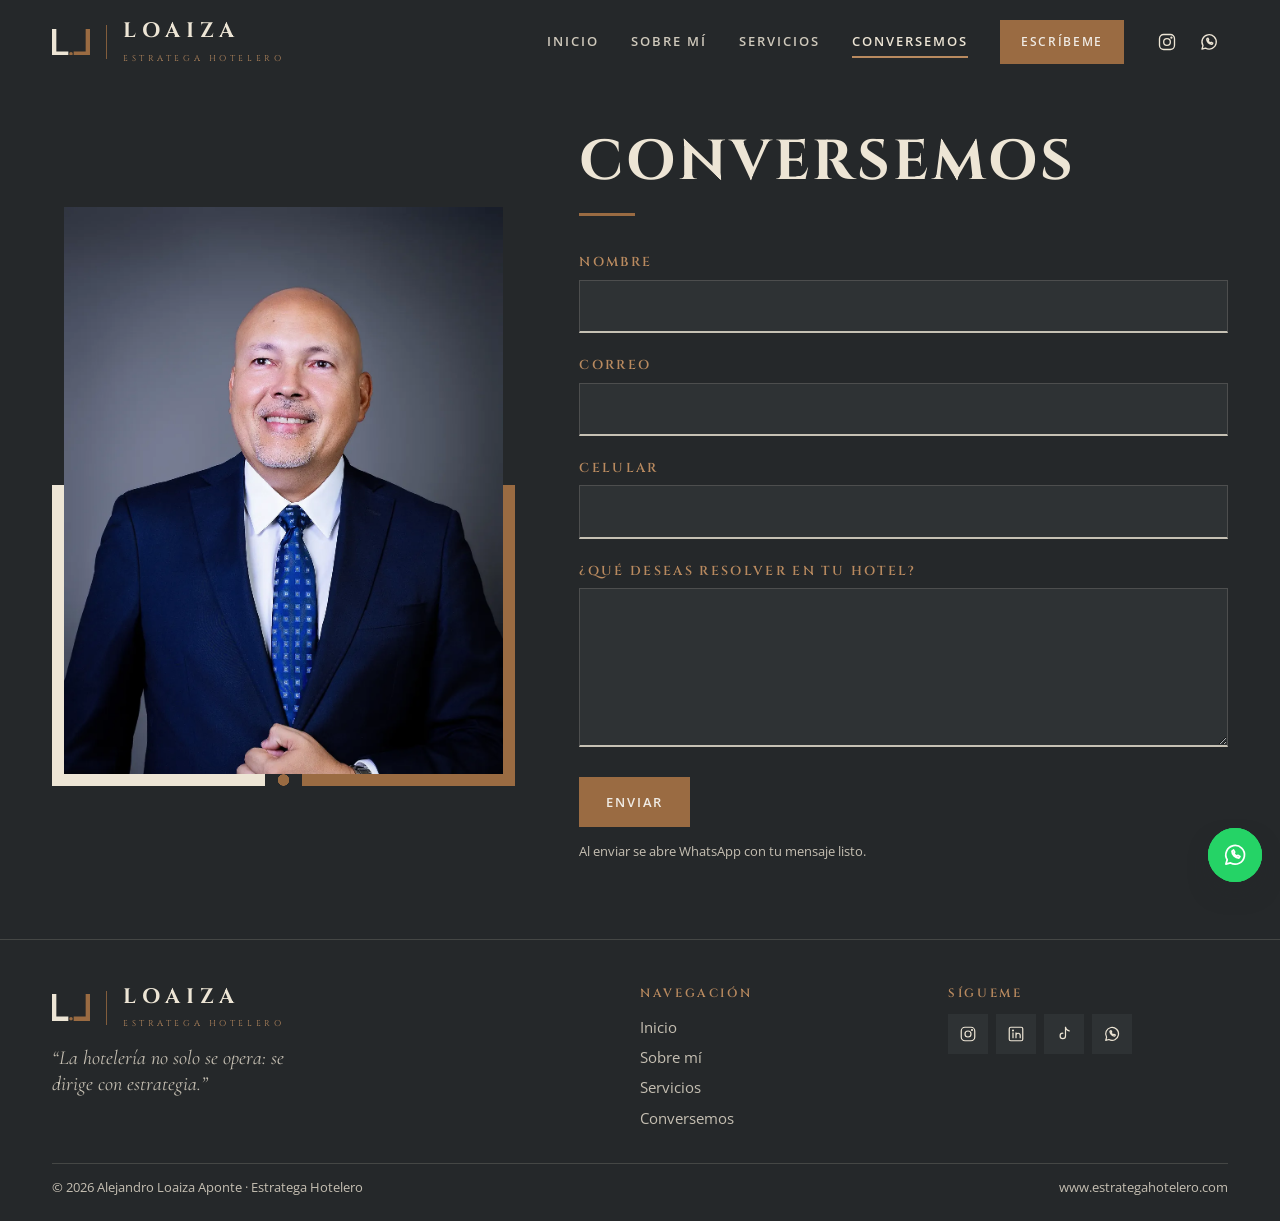
==== commit 5e22a162: "se actualizo el diseno de la pagina" ====
--- a/contacto.html
+++ b/contacto.html
@@ -3,9 +3,9 @@
 <head>
   <meta charset="utf-8">
   <meta name="viewport" content="width=device-width, initial-scale=1">
-  <title>Contáctame · Alejandro Loaiza · Estratega Hotelero</title>
-  <meta name="description" content="El primer paso es una conversación. Escríbale al Sr. Loaiza por WhatsApp, Instagram o LinkedIn.">
-  <meta property="og:title" content="Contáctame · Alejandro Loaiza · Estratega Hotelero">
+  <title>Conversemos · Alejandro Loaiza · Estratega Hotelero</title>
+  <meta name="description" content="Conversemos. Cuéntale al Sr. Loaiza qué deseas resolver en tu hotel.">
+  <meta property="og:title" content="Conversemos · Alejandro Loaiza · Estratega Hotelero">
   <meta property="og:description" content="Operación, finanzas y estrategia bajo una misma visión.">
   <meta property="og:url" content="https://www.estrategahotelero.com/contacto.html">
   <meta name="theme-color" content="#25282A">
@@ -41,7 +41,7 @@
       <a href="index.html">Inicio</a>
       <a href="sobre-mi.html">Sobre mí</a>
       <a href="servicios.html">Servicios</a>
-      <a href="contacto.html" aria-current="page">Contáctame</a>
+      <a href="contacto.html" aria-current="page">Conversemos</a>
       <a href="contacto.html" class="btn">Escríbeme</a>
     </nav>
     <div class="header-redes">
@@ -53,53 +53,36 @@
 
 <main>
 
-  <!-- HOME -->
-  <section class="hero hero--interna">
-    <img class="hero-foto" src="img/web/hero-contacto.webp" alt="Alejandro Loaiza Aponte, Estratega Hotelero" fetchpriority="high">
-    <div class="contenedor">
-      <h1 class="revelar">El primer paso es <em>una conversación.</em></h1>
-      <p class="apertura revelar retraso-1">Sin fórmulas, sin promesas genéricas.<br>Solo para saber si el problema que tiene su hotel<br>es el que el Sr. Loaiza sabe resolver.</p>
-    </div>
-  </section>
-
-  <!-- FORMAS DE CONTACTO -->
-  <section class="seccion">
-    <div class="contenedor">
-      <div class="cabecera-seccion">
-        <h2 class="titulo subrayado">Escríbame por donde prefiera</h2>
+  <!-- CONVERSEMOS -->
+  <section class="seccion oscuro conversemos">
+    <div class="contenedor conversemos-grid">
+      <figure class="retrato">
+        <img src="img/web/hero-contacto.webp" alt="Alejandro Loaiza Aponte, Estratega Hotelero" fetchpriority="high">
+      </figure>
+      <div>
+        <h1 class="titulo subrayado">Conversemos</h1>
+        <form class="formulario" data-form-contacto novalidate>
+          <div class="campo">
+            <label for="f-nombre">Nombre</label>
+            <input id="f-nombre" name="nombre" type="text" autocomplete="name" required>
+          </div>
+          <div class="campo">
+            <label for="f-correo">Correo</label>
+            <input id="f-correo" name="correo" type="email" autocomplete="email" inputmode="email" required>
+          </div>
+          <div class="campo">
+            <label for="f-celular">Celular</label>
+            <input id="f-celular" name="celular" type="tel" autocomplete="tel" inputmode="tel" required>
+          </div>
+          <div class="campo">
+            <label for="f-mensaje">¿Qué deseas resolver en tu hotel?</label>
+            <textarea id="f-mensaje" name="mensaje" rows="5" required></textarea>
+          </div>
+          <p class="form-error" role="alert" hidden>Por favor completa todos los campos con un correo válido.</p>
+          <button type="submit" class="btn">Enviar</button>
+          <p class="form-nota">Al enviar se abre WhatsApp con tu mensaje listo.</p>
+        </form>
       </div>
-      <div class="contactos">
-        <article class="contacto destacado">
-          <span class="icono"><svg><use href="#i-wa"/></svg></span>
-          <h3>WhatsApp</h3>
-          <p class="detalle">La forma más directa</p>
-          <p class="dato" data-wa-numero>Respuesta directa del Sr. Loaiza.</p>
-          <a data-wa="general" href="#" class="btn">Escribir por WhatsApp</a>
-        </article>
-        <article class="contacto">
-          <span class="icono"><svg><use href="#i-ig"/></svg></span>
-          <h3>Instagram</h3>
-          <p class="detalle">Mensaje directo</p>
-          <p class="dato">@elestrategahotelero</p>
-          <a href="https://instagram.com/elestrategahotelero" target="_blank" rel="noopener" class="btn btn-linea">Ir a Instagram</a>
-        </article>
-        <article class="contacto">
-          <span class="icono"><svg><use href="#i-in"/></svg></span>
-          <h3>LinkedIn</h3>
-          <p class="detalle">Para propuestas formales de consultoría y conferencias</p>
-          <p class="dato">Alejandro Loaiza Aponte</p>
-          <a data-linkedin href="#" class="btn btn-linea">Ir a LinkedIn</a>
-        </article>
-      </div>
-    </div>
-  </section>
-
-  <!-- CIERRE -->
-  <section class="seccion oscuro cta-final">
-    <div class="contenedor">
-      <svg class="iso"><use href="#iso"/></svg>
-      <blockquote class="cita-grande">“La hotelería no solo se opera: se dirige con estrategia.”</blockquote>
-      <p class="firma">Alejandro Loaiza · Estratega Hotelero</p>
     </div>
   </section>
 
@@ -122,7 +105,7 @@
           <li><a href="index.html">Inicio</a></li>
           <li><a href="sobre-mi.html">Sobre mí</a></li>
           <li><a href="servicios.html">Servicios</a></li>
-          <li><a href="contacto.html">Contáctame</a></li>
+          <li><a href="contacto.html">Conversemos</a></li>
         </ul>
       </div>
       <div>
--- a/css/styles.css
+++ b/css/styles.css
@@ -335,13 +335,14 @@
 .hero h1 {
   font-family: var(--f-marca);
   font-weight: 700;
-  font-size: clamp(34px, 4.7vw, 66px);
+  font-size: clamp(30px, 4.2vw, 60px);
   line-height: 1.08;
   letter-spacing: 0.03em;
-  max-width: 15ch;
+  max-width: 22ch;
 }
 .hero h1 em { font-style: normal; color: var(--cobre-claro); }
 .hero--interna h1 { font-size: clamp(30px, 3.9vw, 52px); max-width: 19ch; }
+.hero--frase h1 { font-size: clamp(28px, 3.3vw, 46px); max-width: 22ch; line-height: 1.14; }
 .hero .apertura { margin: 22px 0 0; max-width: 40ch; color: var(--marfil); }
 .hero .apoyo {
   margin: 16px 0 0;
@@ -354,7 +355,8 @@
 
 /* ---------- Números: panel de marfil que cabalga sobre el hero ---------- */
 
-.numeros { position: relative; z-index: 2; background: var(--carbon); }
+/* El fondo deja ver el hero detrás de la parte del panel que sube (84px) y es crema debajo */
+.numeros { position: relative; z-index: 2; background: linear-gradient(transparent 84px, var(--crema) 84px); }
 .numeros .grid {
   display: grid;
   grid-template-columns: repeat(4, 1fr);
@@ -374,6 +376,7 @@
   white-space: nowrap;
 }
 .numero .cifra small { font-size: .36em; letter-spacing: .04em; vertical-align: 1em; margin-right: 3px; }
+.numero .cifra small.moneda { vertical-align: baseline; margin: 0 0 0 6px; letter-spacing: .08em; }
 .numero p { margin: 10px 0 0; font-size: 14.5px; font-weight: 600; line-height: 1.4; max-width: 24ch; }
 
 @media (max-width: 860px) {
@@ -463,13 +466,12 @@
 .retrato::before { left: 0; border-left: var(--l) solid; border-color: var(--l-izq); }
 .retrato::after { right: 0; border-right: var(--l) solid; border-color: var(--cobre); }
 
-/* ---------- Caso de impacto: la cifra entra en la foto ---------- */
+/* ---------- Caso de impacto ---------- */
 
 .caso-grid { display: grid; grid-template-columns: 5fr 7fr; gap: clamp(28px, 4vw, 56px); align-items: center; }
 .caso .gran-cifra {
   position: relative;
   z-index: 3;
-  margin-left: calc(clamp(56px, 8vw, 118px) * -1);
   font-family: var(--f-marca);
   font-weight: 700;
   font-size: clamp(96px, 13vw, 184px);
@@ -493,42 +495,53 @@
   .caso .gran-cifra { margin: -110px 0 0 12px; }
 }
 
-/* ---------- Carrusel de frases: banda de cobre ---------- */
-
-.frases { background: var(--cobre); color: var(--marfil); padding: clamp(40px, 5vw, 64px) 0; }
-.carrusel { position: relative; min-height: 190px; max-width: 980px; }
-.frase {
-  position: absolute; inset: 0;
-  display: flex; flex-direction: column; justify-content: center;
-  opacity: 0;
-  transition: opacity .6s ease;
-  pointer-events: none;
-}
-.frase.activa { opacity: 1; pointer-events: auto; position: relative; }
-.frases .firma { color: var(--carbon); }
-.puntos { display: flex; gap: 10px; margin-top: 20px; }
-.puntos button { width: 40px; height: 24px; border: 0; padding: 0; background: none; cursor: pointer; position: relative; }
-.puntos button::before {
-  content: ""; position: absolute; left: 0; right: 0; top: 50%; height: 3px;
-  background: var(--carbon); opacity: .35; transition: opacity .25s;
-}
-.puntos button[aria-selected="true"]::before { opacity: 1; }
+/* ---------- Propuesta: texto centrado ---------- */
+
+.intro { padding: clamp(40px, 5vw, 72px) 0 var(--seccion); }
+.intro .apertura { max-width: 34em; margin: 0 auto; text-align: center; }
+
+/* ---------- Frases: tres fotos, una frase cada una ---------- */
+
+.frases-grid { display: grid; grid-template-columns: repeat(3, 1fr); gap: clamp(20px, 2.6vw, 36px); }
+.frase { margin: 0; display: flex; flex-direction: column; }
+.frase img { width: 100%; aspect-ratio: 4 / 5; object-fit: cover; object-position: center top; border-bottom: 5px solid var(--cobre); }
+.frase blockquote {
+  margin: 18px 0 0;
+  font-family: var(--f-voz);
+  font-style: italic;
+  font-size: clamp(21px, 1.9vw, 26px);
+  line-height: 1.32;
+}
+.frases .firma { margin-top: clamp(28px, 3.4vw, 44px); }
+@media (max-width: 860px) {
+  .frases-grid { grid-template-columns: 1fr; max-width: 460px; margin: 0 auto; gap: 40px; }
+}
+
+/* ---------- Botón de WhatsApp ---------- */
+
+.wa-cta { text-align: center; padding: var(--seccion) 0 clamp(36px, 4vw, 52px); }
+.btn-wa {
+  display: inline-flex; align-items: center; gap: 12px;
+  padding: 17px 30px;
+  border-radius: 999px;
+  background: #25D366; color: #fff;
+  font-weight: 600; font-size: 14px; letter-spacing: .12em; text-transform: uppercase;
+  box-shadow: 0 14px 30px -14px rgba(18, 140, 126, .9);
+  transition: background .25s;
+}
+.btn-wa:hover { background: #128C7E; }
+.btn-wa svg { width: 24px; height: 24px; }
+.wa-cta--cierre { padding: 0 0 var(--seccion); }
 
 /* ---------- Redes ---------- */
 
-.redes { padding: clamp(32px, 4vw, 48px) 0; }
+.redes { padding: 0 0 var(--seccion); }
+.redes .grid { position: relative; padding-top: clamp(32px, 4vw, 48px); }
+.redes .grid::before { content: ""; position: absolute; top: 0; left: var(--gutter); right: var(--gutter); height: 1px; background: var(--linea-clara); }
 .redes .grid { display: grid; grid-template-columns: auto repeat(3, 1fr); align-items: center; gap: clamp(16px, 2.4vw, 32px); }
 .red { display: flex; align-items: center; gap: 14px; }
-.red .icono {
-  flex: none;
-  width: 46px; height: 46px;
-  display: grid; place-items: center;
-  background: var(--carbon);
-  color: var(--marfil);
-  transition: background .25s;
-}
-.red:hover .icono { background: var(--cobre); }
-.red .icono svg { width: 20px; height: 20px; }
+.red .logo { flex: none; width: 46px; height: 46px; transition: transform .25s; }
+.red:hover .logo { transform: scale(1.08); }
 .red .plataforma { font-family: var(--f-marca); font-weight: 700; font-size: 14px; letter-spacing: .14em; text-transform: uppercase; display: block; line-height: 1.3; }
 .red .usuario { font-size: 14px; color: var(--texto-suave); }
 @media (max-width: 960px) { .redes .grid { grid-template-columns: 1fr; } }
@@ -585,6 +598,35 @@
 }
 
 .trayectoria > .contenedor > .apertura { max-width: 62ch; }
+
+.resumen-trayectoria {
+  margin: 18px 0 0;
+  font-family: var(--f-marca); font-weight: 600; font-size: clamp(13px, 1.3vw, 15px);
+  letter-spacing: .16em; text-transform: uppercase; color: var(--cobre-claro);
+}
+
+/* Línea de tiempo: país sobre la línea de cobre, hoteles a la derecha */
+.linea-tiempo { list-style: none; margin: 0; padding: 0; position: relative; }
+.linea-tiempo::before { content: ""; position: absolute; left: 9px; top: 10px; bottom: 10px; width: 2px; background: var(--cobre); }
+.etapa { display: grid; grid-template-columns: minmax(200px, 3fr) 9fr; gap: 14px clamp(20px, 3vw, 40px); padding-bottom: clamp(28px, 3.4vw, 44px); }
+.etapa:last-child { padding-bottom: 0; }
+.etapa-pais { display: flex; align-items: flex-start; gap: 18px; position: relative; }
+.etapa-pais .hito { flex: none; width: 20px; height: 20px; margin-top: 4px; border-radius: 50%; background: var(--cobre); border: 5px solid var(--carbon); box-shadow: 0 0 0 2px var(--cobre); }
+.etapa-pais .bandera { flex: none; width: 36px; height: 24px; margin-top: 2px; box-shadow: 0 0 0 1px var(--linea-oscura); }
+.etapa-pais { gap: 14px; }
+.etapa-pais h3 { font-family: var(--f-marca); font-weight: 700; font-size: clamp(20px, 2vw, 26px); letter-spacing: .08em; text-transform: uppercase; line-height: 1.2; }
+.hoteles { list-style: none; margin: 0; padding: 0; display: grid; grid-template-columns: repeat(auto-fill, minmax(230px, 1fr)); gap: 2px; }
+.hotel { background: var(--carbon-2); padding: 18px 20px; border-top: 3px solid var(--cobre); display: flex; flex-direction: column; gap: 4px; }
+/* La marca va como texto hasta tener los logos oficiales: un <img class="logo-hotel"> la reemplaza */
+.hotel .marca { font-family: var(--f-marca); font-weight: 700; font-size: 17px; letter-spacing: .06em; line-height: 1.25; color: var(--marfil); }
+.hotel .logo-hotel { height: 40px; width: auto; max-width: 160px; object-fit: contain; margin-bottom: 6px; }
+.hotel .propiedad { font-size: 14.5px; line-height: 1.45; color: var(--marfil); }
+.hotel .grupo { font-size: 13px; line-height: 1.4; color: var(--marfil-suave); }
+@media (max-width: 760px) {
+  .etapa { grid-template-columns: 1fr; }
+  .hoteles { padding-left: 38px; grid-template-columns: 1fr; }
+}
+
 
 /* Panel de marfil que cabalga entre Trayectoria y EGO */
 .hechos {
@@ -618,6 +660,9 @@
 .ego-bloque p { margin: 0; font-size: 15px; }
 .ego-texto { display: grid; grid-template-columns: 1fr 1fr; gap: clamp(24px, 4vw, 56px); align-items: start; }
 .ego-texto .apertura { color: var(--cobre-claro); margin: 12px 0 0; }
+.ego--solo { padding-top: var(--seccion); }
+.ego-cita { max-width: 760px; }
+
 @media (max-width: 760px) {
   .ego-orden { grid-template-columns: 1fr; }
   .ego-bloque:nth-child(n) { margin-top: 0; }
@@ -675,35 +720,35 @@
 
 .oferta {
   display: grid; grid-template-columns: 5fr 7fr; gap: clamp(20px, 3.4vw, 48px);
-  padding: clamp(28px, 3.2vw, 40px) 0;
-  border-top: 3px solid var(--carbon);
+  padding: clamp(32px, 3.8vw, 48px) 0;
+  border-top: 1px solid var(--linea-clara);
 }
 .oferta:first-child { border-top: 0; padding-top: 0; }
 .oferta-num { font-family: var(--f-marca); font-weight: 900; font-size: clamp(54px, 6vw, 84px); line-height: .95; color: var(--cobre); }
 .oferta h3 { font-family: var(--f-marca); font-weight: 700; font-size: clamp(22px, 2.3vw, 30px); line-height: 1.16; letter-spacing: .03em; margin: 8px 0 8px; }
-.sello { display: block; margin-bottom: 14px; font-size: 12px; font-weight: 600; letter-spacing: .18em; text-transform: uppercase; }
+.sello { display: block; margin-bottom: 14px; color: var(--cobre-claro); font-size: 12px; font-weight: 600; letter-spacing: .18em; text-transform: uppercase; }
 .oferta .cuerpo { font-size: 15.5px; margin: 0; }
 .oferta-puntos { list-style: none; margin: 0 0 14px; padding: 0; }
 .oferta-puntos li { padding: 10px 0; border-bottom: 1px solid var(--linea-clara); font-size: 15px; line-height: 1.5; color: var(--texto-suave); }
 .oferta-puntos li:first-child { padding-top: 0; }
 .oferta-puntos strong { color: var(--carbon); font-weight: 600; }
-.oferta-resultado { margin: 0; padding: 14px 18px; background: var(--carbon); color: var(--marfil-suave); font-size: 15px; line-height: 1.5; }
-.oferta-resultado strong { color: var(--marfil); font-weight: 600; }
+.oferta-resultado { margin: 4px 0 0; padding: 14px 18px; background: var(--marfil); border-left: 3px solid var(--cobre); color: var(--texto-suave); font-size: 15px; line-height: 1.5; }
+.oferta-resultado strong { color: var(--cobre); font-weight: 600; }
 
 /* El servicio integral se distingue: es el más completo */
 .oferta.integral {
-  margin: 0 calc(var(--gutter) * -1);
-  padding: clamp(24px, 3vw, 40px) var(--gutter);
+  margin-top: clamp(8px, 1.4vw, 16px);
+  padding: clamp(28px, 3.4vw, 44px);
   background: var(--carbon);
   color: var(--marfil);
-  border-top: 0;
+  border-top: 5px solid var(--cobre);
 }
 .oferta.integral .oferta-num { color: var(--cobre-claro); }
 .oferta.integral .cuerpo { color: var(--marfil-suave); }
 .oferta.integral .oferta-puntos li { color: var(--marfil-suave); border-bottom-color: var(--linea-oscura); }
 .oferta.integral .oferta-puntos strong { color: var(--marfil); }
-.oferta.integral .oferta-resultado { background: var(--marfil); color: var(--texto-suave); }
-.oferta.integral .oferta-resultado strong { color: var(--carbon); }
+.oferta.integral .oferta-resultado { background: var(--carbon-2); border-left-color: var(--cobre-claro); color: var(--marfil-suave); }
+.oferta.integral .oferta-resultado strong { color: var(--cobre-claro); }
 @media (max-width: 860px) { .oferta { grid-template-columns: 1fr; } }
 
 .oferta-cierre { margin-top: clamp(28px, 3.4vw, 44px); }
@@ -772,6 +817,38 @@
 
 .cta-final .iso { width: 64px; margin-bottom: 20px; }
 
+/* ---------- Conversemos: foto y formulario ---------- */
+
+.conversemos { padding-top: calc(var(--header-h) + var(--seccion) * .6); }
+.conversemos-grid { display: grid; grid-template-columns: 5fr 7fr; gap: clamp(28px, 5vw, 80px); align-items: center; }
+.conversemos .titulo { font-size: clamp(32px, 4.4vw, 58px); }
+.formulario { margin-top: clamp(22px, 3vw, 36px); display: grid; gap: 22px; }
+.campo label {
+  display: block; margin-bottom: 6px;
+  font-family: var(--f-marca); font-weight: 600; font-size: 13px;
+  letter-spacing: .18em; text-transform: uppercase; color: var(--cobre-claro);
+}
+.campo input, .campo textarea {
+  width: 100%;
+  padding: 12px 14px;
+  font: inherit; font-size: 16px; color: var(--marfil);
+  background: var(--carbon-2);
+  border: 1px solid var(--linea-oscura);
+  border-bottom: 2px solid var(--marfil-suave);
+  border-radius: 0;
+  transition: border-color .25s;
+}
+.campo textarea { resize: vertical; min-height: 130px; }
+.campo input:focus, .campo textarea:focus { outline: none; border-bottom-color: var(--cobre-claro); }
+.campo [aria-invalid="true"] { border-bottom-color: #E07A5F; }
+.formulario .btn { justify-self: start; }
+.form-error { margin: 0; color: #F0A58F; font-size: 14.5px; }
+.form-nota { margin: -8px 0 0; font-size: 13px; color: var(--marfil-suave); }
+@media (max-width: 860px) {
+  .conversemos-grid { grid-template-columns: 1fr; }
+  .conversemos .retrato { max-width: 420px; }
+}
+
 /* ---------- Footer ---------- */
 
 .footer { background: var(--carbon); color: var(--marfil); padding: 44px 0 22px; border-top: 1px solid var(--linea-oscura); }
@@ -799,14 +876,38 @@
   position: fixed; right: 18px; bottom: 18px; z-index: 40;
   width: 54px; height: 54px; border-radius: 50%;
   display: grid; place-items: center;
-  background: var(--cobre); color: var(--marfil);
+  background: #25D366; color: #fff;
   box-shadow: 0 12px 28px -10px rgba(37,40,42,.9);
   transition: background .25s;
-}
-.wa-flotante:hover { background: var(--carbon); }
+  animation: wa-latido 2.4s ease-in-out infinite;
+}
+.wa-flotante:hover { background: #128C7E; animation-play-state: paused; }
 .wa-flotante svg { width: 26px; height: 26px; }
 
-/* ---------- Entrada del hero: el único movimiento automático ---------- */
+/* Dos ondas verdes que salen del botón; se detienen al pasar el mouse */
+.wa-flotante::before,
+.wa-flotante::after {
+  content: "";
+  position: absolute; inset: 0; z-index: -1;
+  border-radius: 50%;
+  background: #25D366;
+  pointer-events: none;
+  animation: wa-onda 2.4s ease-out infinite;
+}
+.wa-flotante::after { animation-delay: .8s; }
+.wa-flotante:hover::before,
+.wa-flotante:hover::after { animation: none; opacity: 0; }
+
+@keyframes wa-onda {
+  0%   { transform: scale(1); opacity: .6; }
+  100% { transform: scale(1.9); opacity: 0; }
+}
+@keyframes wa-latido {
+  0%, 100% { transform: scale(1); }
+  50%      { transform: scale(1.08); }
+}
+
+/* ---------- Entrada del hero ---------- */
 
 .revelar { opacity: 0; transform: translateY(18px); transition: opacity .8s ease, transform .8s ease; }
 .revelar.visible { opacity: 1; transform: none; }
@@ -818,6 +919,8 @@
   html { scroll-behavior: auto; }
   .revelar, .frase { transition: none; }
   .revelar { opacity: 1; transform: none; }
+  .wa-flotante, .wa-flotante::before, .wa-flotante::after { animation: none; }
+  .wa-flotante::before, .wa-flotante::after { opacity: 0; }
 }
 
 html:has(.pagina-servicios) { scroll-padding-top: 124px; }
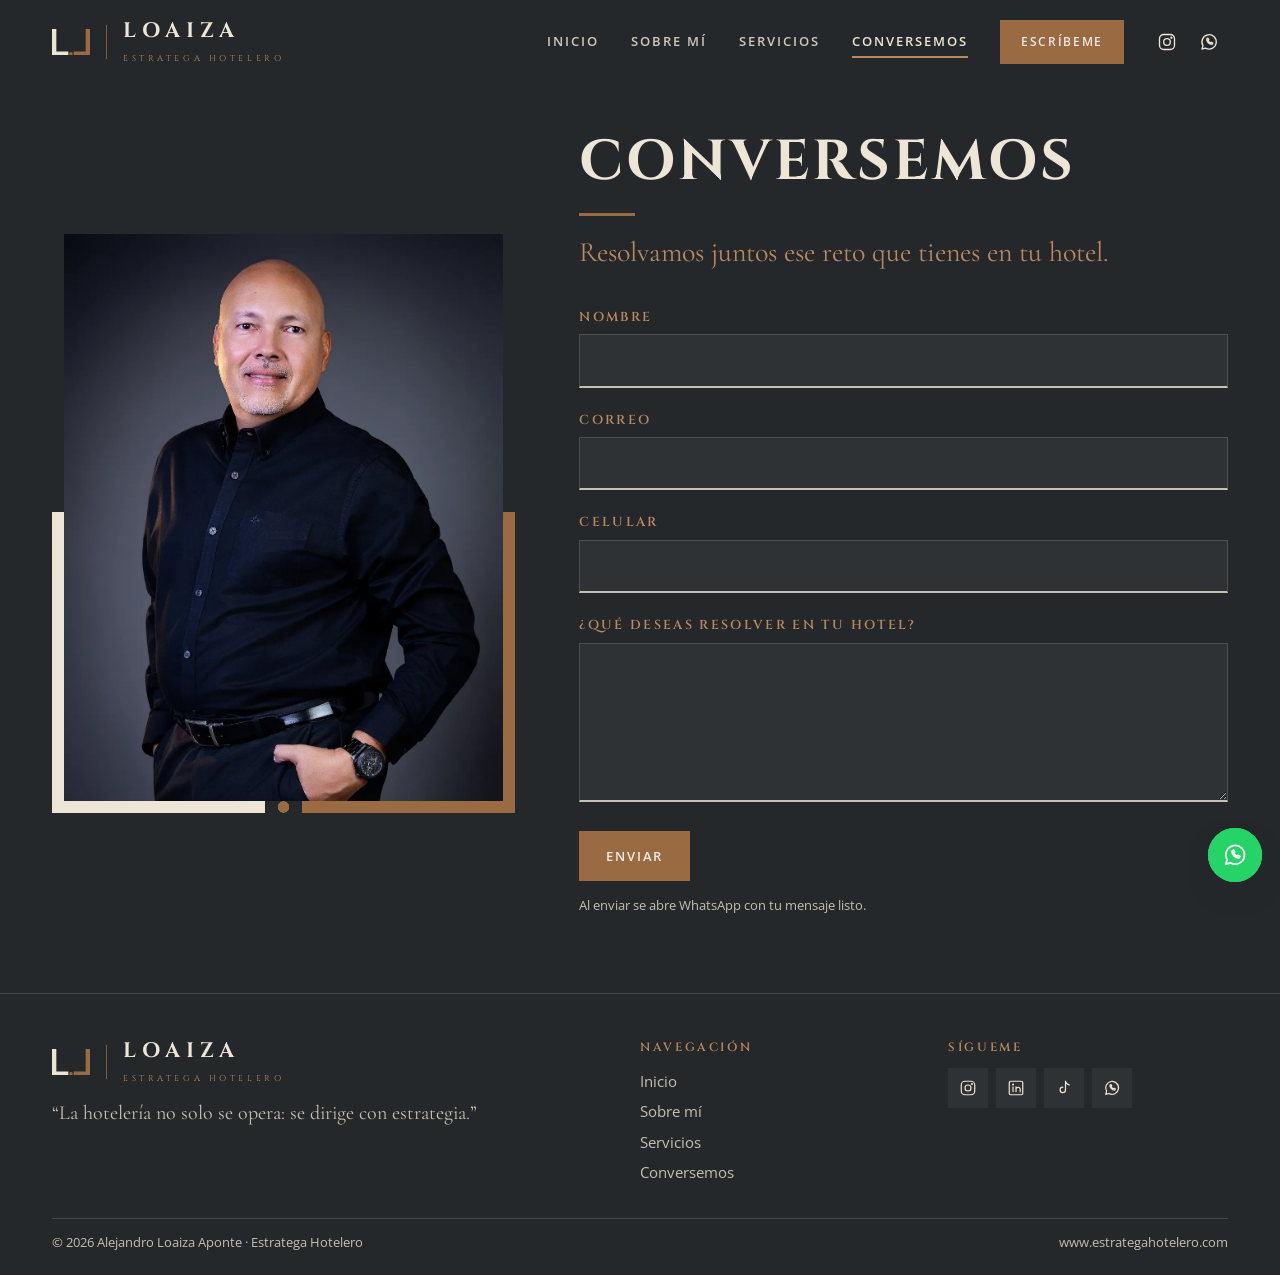
==== commit 6f6d167b: "se corrigieron los ajustes de ultimo momento" ====
--- a/contacto.html
+++ b/contacto.html
@@ -12,7 +12,7 @@
   <link rel="icon" href="img/favicon.svg" type="image/svg+xml">
   <link rel="preconnect" href="https://fonts.googleapis.com">
   <link rel="preconnect" href="https://fonts.gstatic.com" crossorigin>
-  <link href="https://fonts.googleapis.com/css2?family=Cinzel:wght@400;600;700&family=Cormorant+Garamond:ital,wght@1,300;1,400;1,500&family=Open+Sans:wght@300;400;600&display=swap" rel="stylesheet">
+  <link href="https://fonts.googleapis.com/css2?family=Cinzel:wght@400;600;700&family=Cormorant+Garamond:wght@300;400;500&family=Open+Sans:wght@300;400;600&display=swap" rel="stylesheet">
   <link rel="stylesheet" href="css/styles.css">
 </head>
 <body>
@@ -57,10 +57,11 @@
   <section class="seccion oscuro conversemos">
     <div class="contenedor conversemos-grid">
       <figure class="retrato">
-        <img src="img/web/hero-contacto.webp" alt="Alejandro Loaiza Aponte, Estratega Hotelero" fetchpriority="high">
+        <img src="img/web/hero-sobre-mi.webp" alt="Alejandro Loaiza Aponte, Estratega Hotelero" fetchpriority="high">
       </figure>
       <div>
         <h1 class="titulo subrayado">Conversemos</h1>
+        <p class="subtitulo">Resolvamos juntos ese reto que tienes en tu hotel.</p>
         <form class="formulario" data-form-contacto novalidate>
           <div class="campo">
             <label for="f-nombre">Nombre</label>
--- a/css/styles.css
+++ b/css/styles.css
@@ -91,7 +91,7 @@
 
 .apertura {
   font-family: var(--f-voz);
-  font-style: italic;
+  font-style: normal;
   font-weight: 400;
   font-size: clamp(21px, 2vw, 26px);
   line-height: 1.42;
@@ -102,7 +102,7 @@
 
 .cita-grande {
   font-family: var(--f-voz);
-  font-style: italic;
+  font-style: normal;
   font-weight: 400;
   font-size: clamp(27px, 3.5vw, 46px);
   line-height: 1.26;
@@ -119,6 +119,19 @@
   text-transform: uppercase;
   color: var(--cobre-claro);
 }
+.frases .firma, .ego-cita .firma { text-align: right; }
+
+/* Línea pequeña sobre un título, en cobre */
+.antetitulo {
+  margin: 0 0 10px;
+  font-family: var(--f-marca);
+  font-size: 13px;
+  font-weight: 600;
+  letter-spacing: 0.22em;
+  text-transform: uppercase;
+  color: var(--cobre);
+}
+.oscuro .antetitulo { color: var(--cobre-claro); }
 
 /* ---------- Secciones ---------- */
 
@@ -318,6 +331,8 @@
   -webkit-mask-composite: source-in;
   mask-composite: intersect;
 }
+/* Retrato vertical (Servicios): caja más angosta para que se vea el torso y no solo la cabeza */
+.hero-foto--retrato { width: min(34%, 500px); object-position: center 12%; }
 @media (max-width: 900px) {
   .hero-foto {
     top: 0;
@@ -343,6 +358,8 @@
 .hero h1 em { font-style: normal; color: var(--cobre-claro); }
 .hero--interna h1 { font-size: clamp(30px, 3.9vw, 52px); max-width: 19ch; }
 .hero--frase h1 { font-size: clamp(28px, 3.3vw, 46px); max-width: 22ch; line-height: 1.14; }
+.hero h1 .linea { display: block; }
+.hero--frase h1:has(.linea) { max-width: none; }
 .hero .apertura { margin: 22px 0 0; max-width: 40ch; color: var(--marfil); }
 .hero .apoyo {
   margin: 16px 0 0;
@@ -390,7 +407,7 @@
 .tesis .contenedor { display: grid; grid-template-columns: auto 1fr; gap: clamp(12px, 2vw, 28px); }
 .comillas {
   font-family: var(--f-voz);
-  font-style: italic;
+  font-style: normal;
   font-size: clamp(90px, 11vw, 170px);
   line-height: .8;
   color: var(--cobre);
@@ -480,13 +497,13 @@
 }
 .caso .gran-cifra span { font-size: .48em; vertical-align: .72em; color: var(--cobre-claro); }
 .caso h2 { font-family: var(--f-marca); font-weight: 700; font-size: clamp(21px, 2.2vw, 28px); line-height: 1.22; letter-spacing: .04em; margin: 14px 0 18px; }
-.caso h2 em { display: block; font-family: var(--f-voz); font-weight: 400; font-style: italic; letter-spacing: 0; color: var(--cobre-claro); font-size: 1.14em; margin-top: 4px; }
+.caso h2 em { display: block; font-family: var(--f-voz); font-weight: 400; font-style: normal; letter-spacing: 0; color: var(--cobre-claro); font-size: 1.14em; margin-top: 4px; }
 .caso .cierre {
   margin: 20px 0 0;
   padding-left: 18px;
   border-left: 3px solid var(--cobre);
   font-family: var(--f-voz);
-  font-style: italic;
+  font-style: normal;
   font-size: 23px;
   line-height: 1.34;
 }
@@ -498,7 +515,7 @@
 /* ---------- Propuesta: texto centrado ---------- */
 
 .intro { padding: clamp(40px, 5vw, 72px) 0 var(--seccion); }
-.intro .apertura { max-width: 34em; margin: 0 auto; text-align: center; }
+.intro .apertura { max-width: 34em; margin: 0 auto; text-align: center; text-wrap: balance; }
 
 /* ---------- Frases: tres fotos, una frase cada una ---------- */
 
@@ -508,7 +525,7 @@
 .frase blockquote {
   margin: 18px 0 0;
   font-family: var(--f-voz);
-  font-style: italic;
+  font-style: normal;
   font-size: clamp(21px, 1.9vw, 26px);
   line-height: 1.32;
 }
@@ -564,7 +581,7 @@
   .split-foto { min-height: 0; aspect-ratio: 3 / 2; }
 }
 
-.paises-linea { font-family: var(--f-voz); font-style: italic; font-size: 24px; font-weight: 500; margin: 14px 0; }
+.paises-linea { font-family: var(--f-voz); font-style: normal; font-size: 24px; font-weight: 500; margin: 14px 0; }
 
 /* ---------- Trayectoria ---------- */
 
@@ -661,7 +678,7 @@
 .ego-texto { display: grid; grid-template-columns: 1fr 1fr; gap: clamp(24px, 4vw, 56px); align-items: start; }
 .ego-texto .apertura { color: var(--cobre-claro); margin: 12px 0 0; }
 .ego--solo { padding-top: var(--seccion); }
-.ego-cita { max-width: 760px; }
+.ego-cita .cita-grande { max-width: 760px; }
 
 @media (max-width: 760px) {
   .ego-orden { grid-template-columns: 1fr; }
@@ -714,7 +731,7 @@
 .situacion { border-top: 3px solid var(--carbon); padding-top: 14px; font-size: 15.5px; color: var(--texto-suave); }
 @media (max-width: 900px) { .situaciones { grid-template-columns: 1fr; gap: 20px; } }
 
-.remate { margin: clamp(20px, 2.4vw, 28px) 0 0; font-family: var(--f-voz); font-style: italic; font-weight: 500; font-size: clamp(21px, 2vw, 25px); line-height: 1.36; max-width: 60ch; }
+.remate { margin: clamp(20px, 2.4vw, 28px) 0 0; font-family: var(--f-voz); font-style: normal; font-weight: 500; font-size: clamp(21px, 2vw, 25px); line-height: 1.36; max-width: 60ch; }
 
 /* ---------- Servicios de consultoría ---------- */
 
@@ -724,7 +741,9 @@
   border-top: 1px solid var(--linea-clara);
 }
 .oferta:first-child { border-top: 0; padding-top: 0; }
-.oferta-num { font-family: var(--f-marca); font-weight: 900; font-size: clamp(54px, 6vw, 84px); line-height: .95; color: var(--cobre); }
+.oferta-num { font-family: var(--f-marca); font-weight: 700; font-size: clamp(24px, 2.6vw, 34px); line-height: 1.1; letter-spacing: .12em; text-transform: uppercase; color: var(--cobre); }
+.btn-cotizar { margin-top: 20px; }
+.oferta.integral .btn-cotizar:hover { background: var(--marfil); border-color: var(--marfil); color: var(--carbon); }
 .oferta h3 { font-family: var(--f-marca); font-weight: 700; font-size: clamp(22px, 2.3vw, 30px); line-height: 1.16; letter-spacing: .03em; margin: 8px 0 8px; }
 .sello { display: block; margin-bottom: 14px; color: var(--cobre-claro); font-size: 12px; font-weight: 600; letter-spacing: .18em; text-transform: uppercase; }
 .oferta .cuerpo { font-size: 15.5px; margin: 0; }
@@ -779,6 +798,7 @@
 /* Diagrama: dos círculos llenos; el punto es la intersección del isotipo */
 .diagrama-dual { width: 100%; max-width: 520px; margin-bottom: 24px; }
 .diagrama-dual text { font-family: var(--f-marca); font-weight: 700; letter-spacing: .14em; font-size: 12px; }
+.diagrama-dual .dual-izq { letter-spacing: .06em; font-size: 11.5px; }
 
 /* ---------- Conferencias ---------- */
 
@@ -803,7 +823,7 @@
 .contacto.destacado .icono svg { width: 44px; height: 44px; }
 .contacto h3 { font-family: var(--f-marca); font-weight: 700; font-size: 20px; letter-spacing: .1em; text-transform: uppercase; line-height: 1.2; }
 .contacto.destacado h3 { font-size: clamp(30px, 4vw, 52px); }
-.contacto .detalle { font-family: var(--f-voz); font-style: italic; font-weight: 500; font-size: 20px; line-height: 1.3; margin: 2px 0 6px; }
+.contacto .detalle { font-family: var(--f-voz); font-style: normal; font-weight: 500; font-size: 20px; line-height: 1.3; margin: 2px 0 6px; }
 .contacto.destacado .detalle { font-size: clamp(22px, 2.4vw, 30px); color: var(--cobre-claro); }
 .contacto .dato { font-size: 15px; color: var(--texto-suave); margin-bottom: 12px; word-break: break-word; }
 .contacto.destacado .dato { color: var(--marfil-suave); }
@@ -822,6 +842,7 @@
 .conversemos { padding-top: calc(var(--header-h) + var(--seccion) * .6); }
 .conversemos-grid { display: grid; grid-template-columns: 5fr 7fr; gap: clamp(28px, 5vw, 80px); align-items: center; }
 .conversemos .titulo { font-size: clamp(32px, 4.4vw, 58px); }
+.conversemos .subtitulo { margin: 18px 0 0; font-family: var(--f-voz); font-size: clamp(22px, 2.2vw, 28px); line-height: 1.3; color: var(--cobre-claro); }
 .formulario { margin-top: clamp(22px, 3vw, 36px); display: grid; gap: 22px; }
 .campo label {
   display: block; margin-bottom: 6px;
@@ -853,7 +874,8 @@
 
 .footer { background: var(--carbon); color: var(--marfil); padding: 44px 0 22px; border-top: 1px solid var(--linea-oscura); }
 .footer .grid { display: grid; grid-template-columns: 2fr 1fr 1fr; gap: 28px; padding-bottom: 28px; }
-.footer .lema { font-family: var(--f-voz); font-style: italic; font-size: 20px; line-height: 1.3; color: var(--marfil-suave); margin: 14px 0 0; max-width: 30ch; }
+.footer .lema { font-family: var(--f-voz); font-style: normal; font-size: 20px; line-height: 1.3; color: var(--marfil-suave); margin: 14px 0 0; white-space: nowrap; }
+@media (max-width: 560px) { .footer .lema { white-space: normal; } }
 .footer h4 { font-family: var(--f-marca); font-weight: 600; font-size: 12px; letter-spacing: .22em; color: var(--cobre-claro); margin-bottom: 10px; text-transform: uppercase; }
 .footer ul { list-style: none; padding: 0; margin: 0; }
 .footer li { margin-bottom: 4px; }
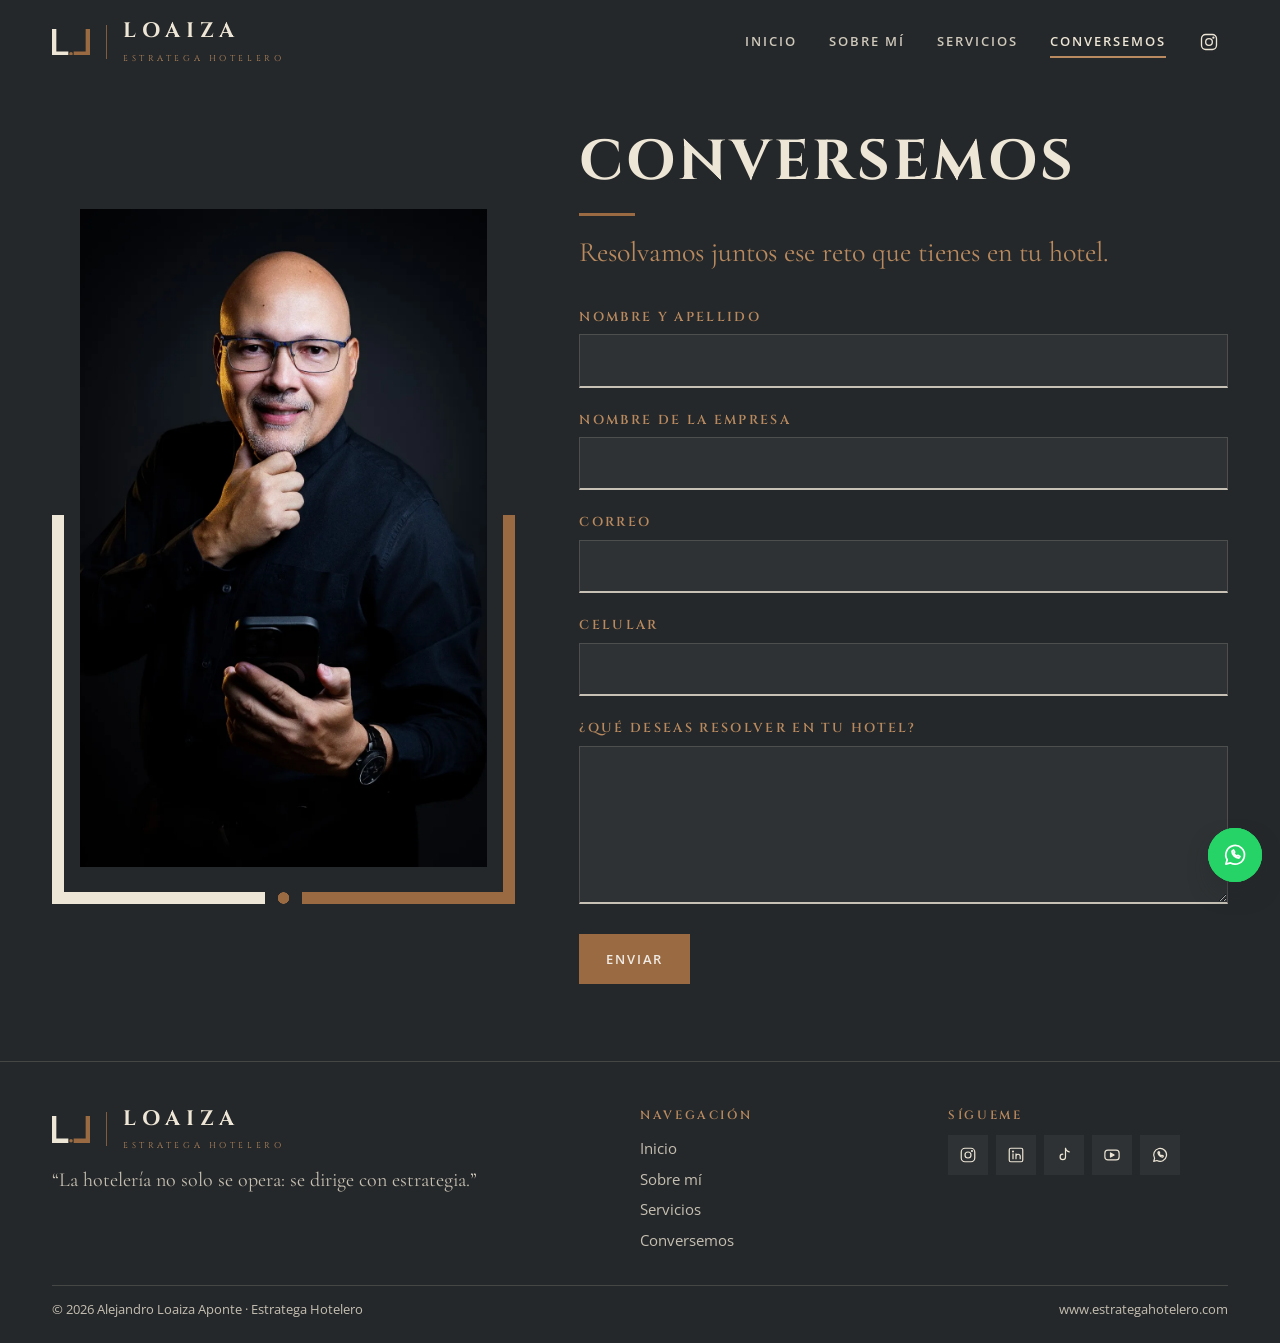
==== commit 235b10d2: "se hicieron los cambios requeridos" ====
--- a/contacto.html
+++ b/contacto.html
@@ -27,6 +27,7 @@
   <symbol id="i-ig" viewBox="0 0 24 24" fill="none" stroke="currentColor" stroke-width="1.6" stroke-linecap="round" stroke-linejoin="round"><rect x="3" y="3" width="18" height="18" rx="5"/><circle cx="12" cy="12" r="4"/><circle cx="17.3" cy="6.7" r=".6" fill="currentColor"/></symbol>
   <symbol id="i-in" viewBox="0 0 24 24" fill="none" stroke="currentColor" stroke-width="1.6" stroke-linecap="round" stroke-linejoin="round"><rect x="3" y="3" width="18" height="18" rx="2"/><path d="M8 10.5V17M12 17v-6.5M12 13.8a2.8 2.8 0 0 1 5.6 0V17"/><circle cx="8" cy="7.4" r=".6" fill="currentColor"/></symbol>
   <symbol id="i-tt" viewBox="0 0 24 24" fill="none" stroke="currentColor" stroke-width="1.6" stroke-linecap="round" stroke-linejoin="round"><path d="M14 3v11.5a3.6 3.6 0 1 1-3.6-3.6"/><path d="M14 3c.4 2.6 2.3 4.5 5 4.8"/></symbol>
+  <symbol id="i-yt" viewBox="0 0 24 24" fill="none" stroke="currentColor" stroke-width="1.6" stroke-linecap="round" stroke-linejoin="round"><rect x="2.5" y="5.5" width="19" height="13" rx="4"/><path d="M10 9.2v5.6l4.8-2.8z" fill="currentColor"/></symbol>
 </svg>
 
 <header class="header">
@@ -42,11 +43,11 @@
       <a href="sobre-mi.html">Sobre mí</a>
       <a href="servicios.html">Servicios</a>
       <a href="contacto.html" aria-current="page">Conversemos</a>
-      <a href="contacto.html" class="btn">Escríbeme</a>
+      <a href="contacto.html" class="btn oculto">Escríbeme</a>
     </nav>
     <div class="header-redes">
       <a href="https://instagram.com/elestrategahotelero" target="_blank" rel="noopener" aria-label="Instagram"><svg><use href="#i-ig"/></svg></a>
-      <a data-wa="general" href="#" aria-label="WhatsApp"><svg><use href="#i-wa"/></svg></a>
+      <a class="oculto" data-wa="general" href="#" aria-label="WhatsApp"><svg><use href="#i-wa"/></svg></a>
     </div>
   </div>
 </header>
@@ -57,15 +58,19 @@
   <section class="seccion oscuro conversemos">
     <div class="contenedor conversemos-grid">
       <figure class="retrato">
-        <img src="img/web/hero-sobre-mi.webp" alt="Alejandro Loaiza Aponte, Estratega Hotelero" fetchpriority="high">
+        <img src="img/fotos-heros/foto-conversemos.webp" alt="Alejandro Loaiza Aponte, Estratega Hotelero" fetchpriority="high">
       </figure>
       <div>
         <h1 class="titulo subrayado">Conversemos</h1>
         <p class="subtitulo">Resolvamos juntos ese reto que tienes en tu hotel.</p>
         <form class="formulario" data-form-contacto novalidate>
           <div class="campo">
-            <label for="f-nombre">Nombre</label>
+            <label for="f-nombre">Nombre y apellido</label>
             <input id="f-nombre" name="nombre" type="text" autocomplete="name" required>
+          </div>
+          <div class="campo">
+            <label for="f-empresa">Nombre de la empresa</label>
+            <input id="f-empresa" name="empresa" type="text" autocomplete="organization" required>
           </div>
           <div class="campo">
             <label for="f-correo">Correo</label>
@@ -81,7 +86,6 @@
           </div>
           <p class="form-error" role="alert" hidden>Por favor completa todos los campos con un correo válido.</p>
           <button type="submit" class="btn">Enviar</button>
-          <p class="form-nota">Al enviar se abre WhatsApp con tu mensaje listo.</p>
         </form>
       </div>
     </div>
@@ -115,6 +119,7 @@
           <a href="https://instagram.com/elestrategahotelero" target="_blank" rel="noopener" aria-label="Instagram"><svg><use href="#i-ig"/></svg></a>
           <a data-linkedin href="#" aria-label="LinkedIn"><svg><use href="#i-in"/></svg></a>
           <a href="https://tiktok.com/@elestrategahotelero" target="_blank" rel="noopener" aria-label="TikTok"><svg><use href="#i-tt"/></svg></a>
+          <a href="https://youtube.com/@elestrategahotelero" target="_blank" rel="noopener" aria-label="YouTube"><svg><use href="#i-yt"/></svg></a>
           <a data-wa="general" href="#" aria-label="WhatsApp"><svg><use href="#i-wa"/></svg></a>
         </div>
       </div>
--- a/css/styles.css
+++ b/css/styles.css
@@ -49,6 +49,9 @@
 p { margin: 0 0 1em; }
 h1, h2, h3, h4 { margin: 0; font-weight: 400; }
 :focus-visible { outline: 2px solid var(--cobre-claro); outline-offset: 3px; }
+
+/* Oculto temporalmente; se quita la clase para volver a mostrarlo */
+.oculto { display: none !important; }
 
 .contenedor {
   width: 100%;
@@ -317,32 +320,53 @@
 }
 .hero--interna { min-height: min(78svh, 620px); padding-bottom: 48px; }
 
-/* Foto del hero: a la derecha y bajo el header, fundida con el carbón hacia el texto y hacia arriba */
+/* Foto del hero: ocupa toda la altura de la sección y conserva su proporción (no se recorta),
+   fundida con el carbón hacia el texto y hacia arriba */
 .hero-foto {
   position: absolute;
-  top: var(--header-h);
+  top: 0;
   right: 0;
-  width: min(46%, 760px);
-  height: calc(100% - var(--header-h));
-  object-fit: cover;
-  object-position: center top;
+  width: auto;
+  max-width: none;
+  height: 100%;
+  object-fit: contain;
+  object-position: right top;
   -webkit-mask-image: linear-gradient(90deg, transparent 0, #000 30%), linear-gradient(180deg, transparent 0, #000 56px);
   mask-image: linear-gradient(90deg, transparent 0, #000 30%), linear-gradient(180deg, transparent 0, #000 56px);
   -webkit-mask-composite: source-in;
   mask-composite: intersect;
 }
-/* Retrato vertical (Servicios): caja más angosta para que se vea el torso y no solo la cabeza */
-.hero-foto--retrato { width: min(34%, 500px); object-position: center 12%; }
+/* Servicios: título centrado y grande; la foto completa pegada a la derecha */
+.hero--servicios { min-height: min(86svh, 720px); }
+/* El título se centra en la mitad izquierda; la foto ocupa la derecha */
+.hero--servicios .contenedor { display: grid; grid-template-columns: 1fr 1fr; text-align: center; }
+@media (max-width: 900px) { .hero--servicios .contenedor { grid-template-columns: 1fr; } }
+.hero.hero--servicios h1 {
+  max-width: none;
+  margin: 0 auto;
+  font-size: clamp(44px, 7vw, 104px);
+  letter-spacing: .08em;
+}
+.hero--servicios h1::after {
+  content: "";
+  display: block;
+  width: 72px; height: 3px;
+  margin: 22px auto 0;
+  background: var(--cobre);
+}
 @media (max-width: 900px) {
   .hero-foto {
     top: 0;
     width: 100%;
     height: 100%;
+    object-fit: cover;
+    object-position: center top;
     opacity: .3;
     -webkit-mask-image: linear-gradient(180deg, #000 45%, transparent 100%);
     mask-image: linear-gradient(180deg, #000 45%, transparent 100%);
     -webkit-mask-composite: source-over;
     mask-composite: add;
+    right: 0;
   }
 }
 
@@ -373,11 +397,11 @@
 /* ---------- Números: panel de marfil que cabalga sobre el hero ---------- */
 
 /* El fondo deja ver el hero detrás de la parte del panel que sube (84px) y es crema debajo */
-.numeros { position: relative; z-index: 2; background: linear-gradient(transparent 84px, var(--crema) 84px); }
+.numeros { position: relative; z-index: 2; background: linear-gradient(transparent 32px, var(--crema) 32px); }
 .numeros .grid {
   display: grid;
   grid-template-columns: repeat(4, 1fr);
-  margin-top: -84px;
+  margin-top: -32px;
   background: var(--marfil);
   color: var(--carbon);
   box-shadow: var(--sombra);
@@ -395,6 +419,9 @@
 .numero .cifra small { font-size: .36em; letter-spacing: .04em; vertical-align: 1em; margin-right: 3px; }
 .numero .cifra small.moneda { vertical-align: baseline; margin: 0 0 0 6px; letter-spacing: .08em; }
 .numero p { margin: 10px 0 0; font-size: 14.5px; font-weight: 600; line-height: 1.4; max-width: 24ch; }
+/* 30, 5 y 7: cifra y texto centrados en su caja */
+.numero:not([data-contar="60"]) { text-align: center; }
+.numero:not([data-contar="60"]) p { margin-left: auto; margin-right: auto; }
 
 @media (max-width: 860px) {
   .numeros .grid { grid-template-columns: 1fr 1fr; }
@@ -455,6 +482,7 @@
 
 .retrato {
   --l: 12px;
+  --aire: clamp(10px, 1.4vw, 16px); /* espacio entre la foto y las L del isotipo */
   --l-izq: var(--carbon);
   position: relative;
   aspect-ratio: 4 / 5;
@@ -465,9 +493,9 @@
 .retrato img {
   position: absolute;
   top: 0;
-  left: var(--l);
-  width: calc(100% - var(--l) * 2);
-  height: calc(100% - var(--l));
+  left: calc(var(--l) + var(--aire));
+  width: calc(100% - (var(--l) + var(--aire)) * 2);
+  height: calc(100% - var(--l) - var(--aire) * 1.6);
   object-fit: cover;
   object-position: center top;
 }
@@ -476,7 +504,7 @@
   position: absolute;
   bottom: 0;
   width: 46%;
-  height: 52%;
+  height: 56%;
   border-bottom: var(--l) solid;
   pointer-events: none;
 }
@@ -517,21 +545,48 @@
 .intro { padding: clamp(40px, 5vw, 72px) 0 var(--seccion); }
 .intro .apertura { max-width: 34em; margin: 0 auto; text-align: center; text-wrap: balance; }
 
-/* ---------- Frases: tres fotos, una frase cada una ---------- */
+/* ---------- Frases: carrusel de fotos y tres frases ---------- */
+
+.carrusel-fotos { position: relative; overflow: hidden; --por-vista: 3; --espacio: clamp(12px, 1.6vw, 20px); }
+.carrusel-pista {
+  position: relative;
+  list-style: none; margin: 0; padding: 0;
+  display: flex; gap: var(--espacio);
+  transition: transform .7s ease;
+}
+.slide { flex: 0 0 calc((100% - var(--espacio) * (var(--por-vista) - 1)) / var(--por-vista)); }
+.slide img { width: 100%; aspect-ratio: 4 / 5; object-fit: cover; object-position: center; border-bottom: 5px solid var(--cobre); background: var(--carbon-2); }
+.carrusel-flecha {
+  position: absolute; top: 50%; transform: translateY(-50%);
+  width: 46px; height: 46px; display: grid; place-items: center;
+  background: rgba(37, 40, 42, .78); color: var(--marfil);
+  border: 1px solid var(--linea-oscura); cursor: pointer;
+  transition: background .25s;
+}
+.carrusel-flecha:hover { background: var(--cobre); }
+.carrusel-flecha svg { width: 22px; height: 22px; fill: none; stroke: currentColor; stroke-width: 2; }
+.carrusel-flecha.anterior { left: 10px; }
+.carrusel-flecha.siguiente { right: 10px; }
+.carrusel-puntos { display: flex; justify-content: center; flex-wrap: wrap; gap: 8px; margin: 20px 0 clamp(28px, 3.4vw, 44px); }
+.carrusel-puntos button { width: 10px; height: 10px; padding: 0; border-radius: 50%; border: 1px solid var(--cobre-claro); background: transparent; cursor: pointer; transition: background .25s; }
+.carrusel-puntos button[aria-current="true"] { background: var(--cobre-claro); }
+@media (max-width: 860px) { .carrusel-fotos { --por-vista: 1; max-width: 460px; margin: 0 auto; } }
+@media (prefers-reduced-motion: reduce) { .carrusel-pista { transition: none; } }
 
 .frases-grid { display: grid; grid-template-columns: repeat(3, 1fr); gap: clamp(20px, 2.6vw, 36px); }
-.frase { margin: 0; display: flex; flex-direction: column; }
-.frase img { width: 100%; aspect-ratio: 4 / 5; object-fit: cover; object-position: center top; border-bottom: 5px solid var(--cobre); }
-.frase blockquote {
-  margin: 18px 0 0;
-  font-family: var(--f-voz);
+.frase {
+  margin: 0;
+  padding-top: 14px;
+  border-top: 3px solid var(--cobre);
+  font-family: var(--f-cuerpo);
   font-style: normal;
-  font-size: clamp(21px, 1.9vw, 26px);
-  line-height: 1.32;
+  font-weight: 300;
+  font-size: clamp(17px, 1.45vw, 20px);
+  line-height: 1.5;
 }
 .frases .firma { margin-top: clamp(28px, 3.4vw, 44px); }
 @media (max-width: 860px) {
-  .frases-grid { grid-template-columns: 1fr; max-width: 460px; margin: 0 auto; gap: 40px; }
+  .frases-grid { grid-template-columns: 1fr; max-width: 460px; margin: 0 auto; gap: 24px; }
 }
 
 /* ---------- Botón de WhatsApp ---------- */
@@ -678,7 +733,8 @@
 .ego-texto { display: grid; grid-template-columns: 1fr 1fr; gap: clamp(24px, 4vw, 56px); align-items: start; }
 .ego-texto .apertura { color: var(--cobre-claro); margin: 12px 0 0; }
 .ego--solo { padding-top: var(--seccion); }
-.ego-cita .cita-grande { max-width: 760px; }
+.ego-cita .cita-grande { max-width: none; font-size: clamp(20px, 2.5vw, 34px); }
+@media (min-width: 700px) { .ego-cita .cita-grande { white-space: nowrap; } }
 
 @media (max-width: 760px) {
   .ego-orden { grid-template-columns: 1fr; }
@@ -735,12 +791,15 @@
 
 /* ---------- Servicios de consultoría ---------- */
 
+/* Cada servicio es una tarjeta independiente */
 .oferta {
   display: grid; grid-template-columns: 5fr 7fr; gap: clamp(20px, 3.4vw, 48px);
-  padding: clamp(32px, 3.8vw, 48px) 0;
-  border-top: 1px solid var(--linea-clara);
-}
-.oferta:first-child { border-top: 0; padding-top: 0; }
+  padding: clamp(28px, 3.4vw, 44px);
+  background: #fff;
+  border-top: 5px solid var(--cobre);
+  box-shadow: 0 18px 40px -26px rgba(37, 40, 42, .55);
+}
+.oferta + .oferta { margin-top: clamp(20px, 2.6vw, 32px); }
 .oferta-num { font-family: var(--f-marca); font-weight: 700; font-size: clamp(24px, 2.6vw, 34px); line-height: 1.1; letter-spacing: .12em; text-transform: uppercase; color: var(--cobre); }
 .btn-cotizar { margin-top: 20px; }
 .oferta.integral .btn-cotizar:hover { background: var(--marfil); border-color: var(--marfil); color: var(--carbon); }
@@ -756,8 +815,6 @@
 
 /* El servicio integral se distingue: es el más completo */
 .oferta.integral {
-  margin-top: clamp(8px, 1.4vw, 16px);
-  padding: clamp(28px, 3.4vw, 44px);
   background: var(--carbon);
   color: var(--marfil);
   border-top: 5px solid var(--cobre);
@@ -770,8 +827,7 @@
 .oferta.integral .oferta-resultado strong { color: var(--cobre-claro); }
 @media (max-width: 860px) { .oferta { grid-template-columns: 1fr; } }
 
-.oferta-cierre { margin-top: clamp(28px, 3.4vw, 44px); }
-.oferta-cierre .remate { margin-top: 8px; }
+.oferta-cierre { margin: clamp(32px, 4vw, 52px) auto 0; text-align: center; text-wrap: balance; }
 
 /* ---------- Lo que instala ---------- */
 
@@ -841,6 +897,7 @@
 
 .conversemos { padding-top: calc(var(--header-h) + var(--seccion) * .6); }
 .conversemos-grid { display: grid; grid-template-columns: 5fr 7fr; gap: clamp(28px, 5vw, 80px); align-items: center; }
+.conversemos .retrato { aspect-ratio: 2 / 3; }
 .conversemos .titulo { font-size: clamp(32px, 4.4vw, 58px); }
 .conversemos .subtitulo { margin: 18px 0 0; font-family: var(--f-voz); font-size: clamp(22px, 2.2vw, 28px); line-height: 1.3; color: var(--cobre-claro); }
 .formulario { margin-top: clamp(22px, 3vw, 36px); display: grid; gap: 22px; }
@@ -864,7 +921,6 @@
 .campo [aria-invalid="true"] { border-bottom-color: #E07A5F; }
 .formulario .btn { justify-self: start; }
 .form-error { margin: 0; color: #F0A58F; font-size: 14.5px; }
-.form-nota { margin: -8px 0 0; font-size: 13px; color: var(--marfil-suave); }
 @media (max-width: 860px) {
   .conversemos-grid { grid-template-columns: 1fr; }
   .conversemos .retrato { max-width: 420px; }
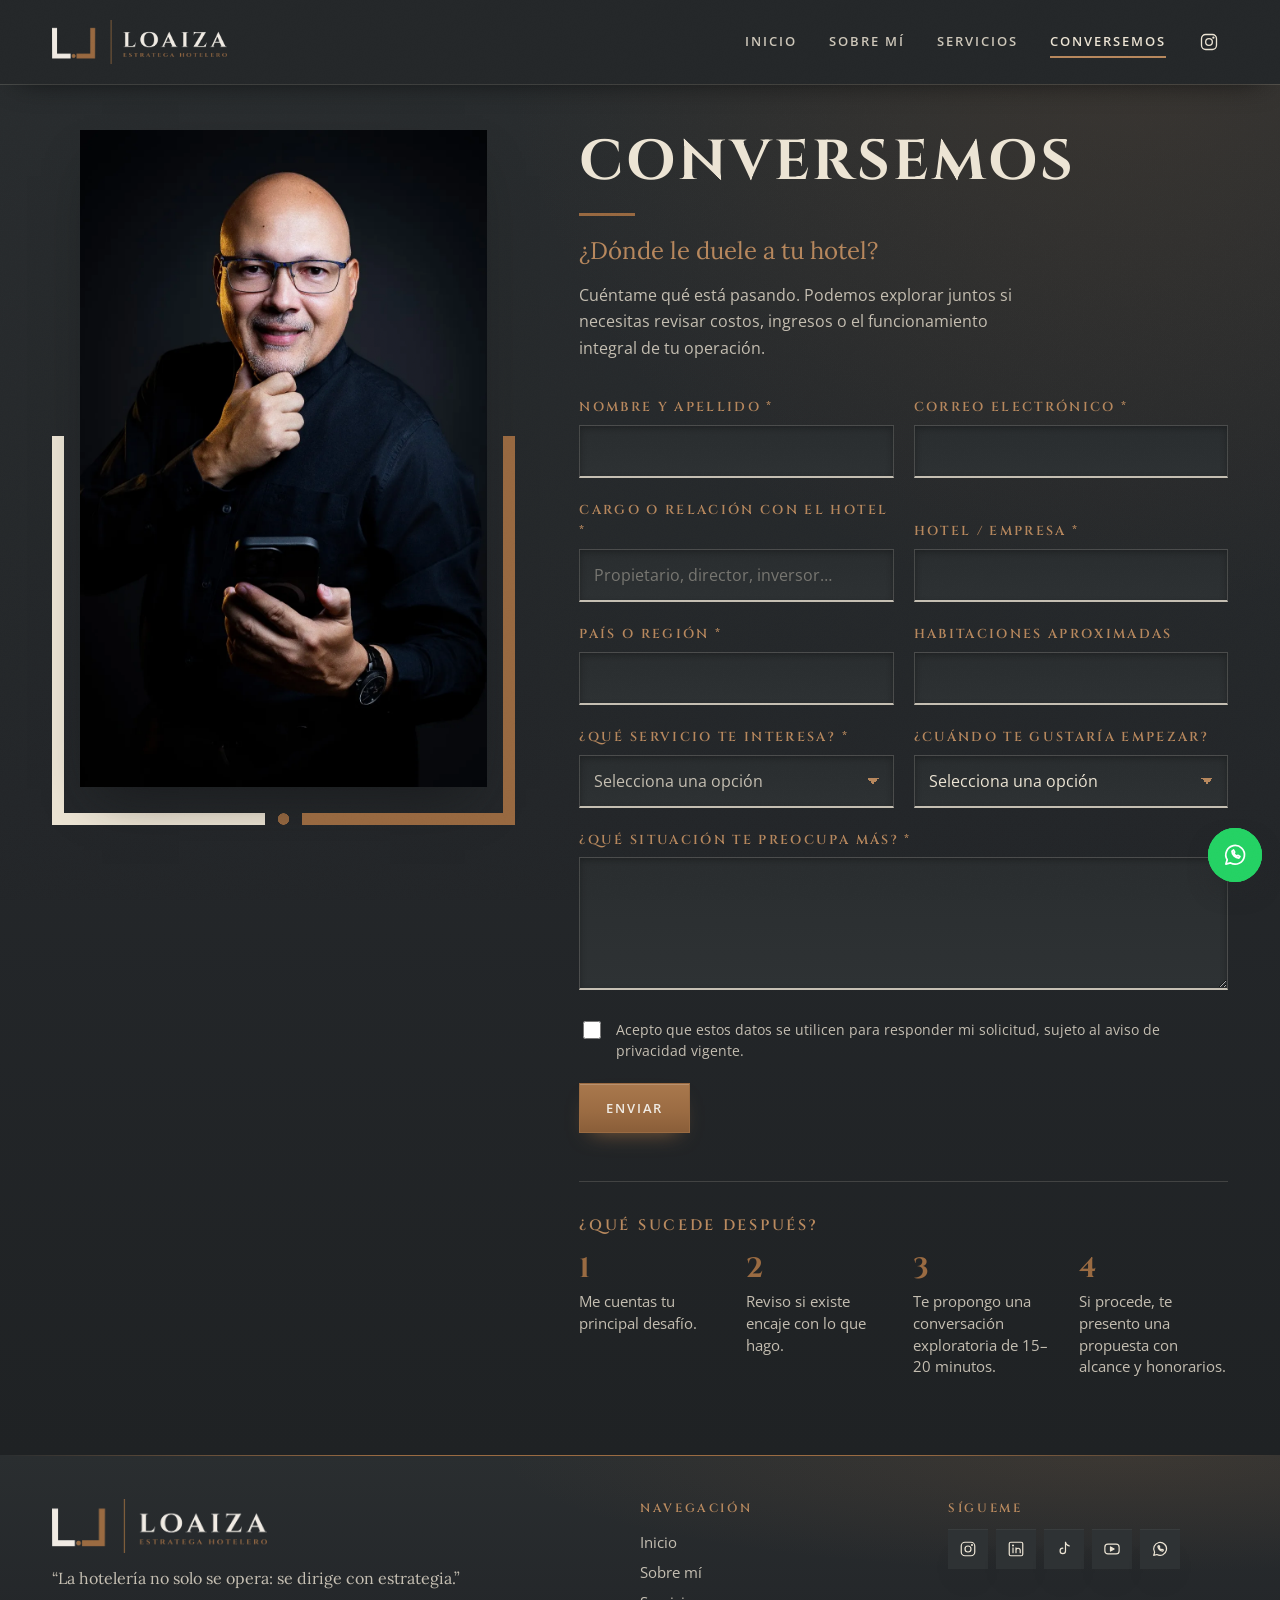
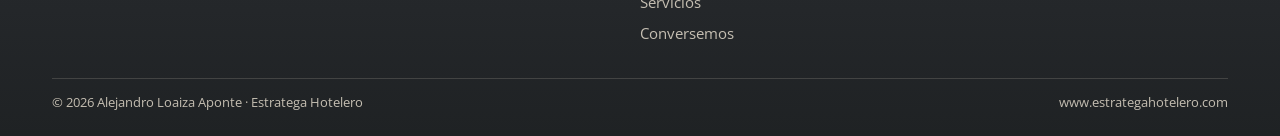
==== commit 66f5c621: "se actualizp la web" ====
--- a/contacto.html
+++ b/contacto.html
@@ -12,7 +12,7 @@
   <link rel="icon" href="img/favicon.svg" type="image/svg+xml">
   <link rel="preconnect" href="https://fonts.googleapis.com">
   <link rel="preconnect" href="https://fonts.gstatic.com" crossorigin>
-  <link href="https://fonts.googleapis.com/css2?family=Cinzel:wght@400;600;700&family=Cormorant+Garamond:wght@300;400;500&family=Open+Sans:wght@300;400;600&display=swap" rel="stylesheet">
+  <link href="https://fonts.googleapis.com/css2?family=Cinzel:wght@400;600;700&family=Lora:wght@400;500;600&family=Open+Sans:wght@300;400;600&display=swap" rel="stylesheet">
   <link rel="stylesheet" href="css/styles.css">
 </head>
 <body>
@@ -32,11 +32,7 @@
 
 <header class="header">
   <div class="contenedor">
-    <a href="index.html" class="isologo" aria-label="Loaiza · Estratega Hotelero — Inicio">
-      <svg class="iso"><use href="#iso"/></svg>
-      <span class="divisor"></span>
-      <span><span class="nombre">LOAIZA</span><span class="descriptor">ESTRATEGA HOTELERO</span></span>
-    </a>
+    <a href="index.html" class="isologo" aria-label="Loaiza · Estratega Hotelero — Inicio"><img class="logo" src="img/loaiza-logo-nav.webp" alt="" width="1000" height="251"></a>
     <button class="menu-toggle" aria-label="Abrir menú" aria-expanded="false"><span></span><span></span><span></span></button>
     <nav class="nav" aria-label="Principal">
       <a href="index.html">Inicio</a>
@@ -62,31 +58,76 @@
       </figure>
       <div>
         <h1 class="titulo subrayado">Conversemos</h1>
-        <p class="subtitulo">Resolvamos juntos ese reto que tienes en tu hotel.</p>
+        <p class="subtitulo">¿Dónde le duele a tu hotel?</p>
+        <p class="form-intro">Cuéntame qué está pasando. Podemos explorar juntos si necesitas revisar costos, ingresos o el funcionamiento integral de tu operación.</p>
         <form class="formulario" data-form-contacto novalidate>
-          <div class="campo">
-            <label for="f-nombre">Nombre y apellido</label>
-            <input id="f-nombre" name="nombre" type="text" autocomplete="name" required>
+          <div class="campos-2">
+            <div class="campo">
+              <label for="f-nombre">Nombre y apellido <span class="req" aria-hidden="true">*</span></label>
+              <input id="f-nombre" name="nombre" type="text" autocomplete="name" required>
+            </div>
+            <div class="campo">
+              <label for="f-correo">Correo electrónico <span class="req" aria-hidden="true">*</span></label>
+              <input id="f-correo" name="correo" type="email" autocomplete="email" inputmode="email" required>
+            </div>
+            <div class="campo">
+              <label for="f-cargo">Cargo o relación con el hotel <span class="req" aria-hidden="true">*</span></label>
+              <input id="f-cargo" name="cargo" type="text" autocomplete="organization-title" placeholder="Propietario, director, inversor…" required>
+            </div>
+            <div class="campo">
+              <label for="f-hotel">Hotel / empresa <span class="req" aria-hidden="true">*</span></label>
+              <input id="f-hotel" name="hotel" type="text" autocomplete="organization" required>
+            </div>
+            <div class="campo">
+              <label for="f-pais">País o región <span class="req" aria-hidden="true">*</span></label>
+              <input id="f-pais" name="pais" type="text" autocomplete="country-name" required>
+            </div>
+            <div class="campo">
+              <label for="f-habitaciones">Habitaciones aproximadas</label>
+              <input id="f-habitaciones" name="habitaciones" type="number" min="1" inputmode="numeric">
+            </div>
+            <div class="campo">
+              <label for="f-servicio">¿Qué servicio te interesa? <span class="req" aria-hidden="true">*</span></label>
+              <select id="f-servicio" name="servicio" required>
+                <option value="" selected disabled>Selecciona una opción</option>
+                <option>El Costo Oculto</option>
+                <option>Análisis de Ingresos y Rentabilidad</option>
+                <option>Diagnóstico del Ciclo Completo</option>
+                <option>Necesito orientación</option>
+              </select>
+            </div>
+            <div class="campo">
+              <label for="f-inicio">¿Cuándo te gustaría empezar?</label>
+              <select id="f-inicio" name="inicio">
+                <option value="" selected>Selecciona una opción</option>
+                <option>Lo antes posible</option>
+                <option>En el próximo mes</option>
+                <option>En 1 a 3 meses</option>
+                <option>Solo estoy explorando</option>
+              </select>
+            </div>
           </div>
           <div class="campo">
-            <label for="f-empresa">Nombre de la empresa</label>
-            <input id="f-empresa" name="empresa" type="text" autocomplete="organization" required>
+            <label for="f-mensaje">¿Qué situación te preocupa más? <span class="req" aria-hidden="true">*</span></label>
+            <textarea id="f-mensaje" name="mensaje" rows="4" required></textarea>
           </div>
-          <div class="campo">
-            <label for="f-correo">Correo</label>
-            <input id="f-correo" name="correo" type="email" autocomplete="email" inputmode="email" required>
-          </div>
-          <div class="campo">
-            <label for="f-celular">Celular</label>
-            <input id="f-celular" name="celular" type="tel" autocomplete="tel" inputmode="tel" required>
-          </div>
-          <div class="campo">
-            <label for="f-mensaje">¿Qué deseas resolver en tu hotel?</label>
-            <textarea id="f-mensaje" name="mensaje" rows="5" required></textarea>
-          </div>
-          <p class="form-error" role="alert" hidden>Por favor completa todos los campos con un correo válido.</p>
+          <label class="consentimiento">
+            <input type="checkbox" name="acepto" required>
+            <span>Acepto que estos datos se utilicen para responder mi solicitud, sujeto al aviso de privacidad vigente.</span>
+          </label>
+          <p class="form-error" role="alert" hidden>Por favor completa los campos obligatorios (*) con un correo válido y acepta el uso de tus datos.</p>
           <button type="submit" class="btn">Enviar</button>
         </form>
+
+        <div class="despues">
+          <h2>¿Qué sucede después?</h2>
+          <ol>
+            <li>Me cuentas tu principal desafío.</li>
+            <li>Reviso si existe encaje con lo que hago.</li>
+            <li>Te propongo una conversación exploratoria de 15–20 minutos.</li>
+            <li>Si procede, te presento una propuesta con alcance y honorarios.</li>
+          </ol>
+        </div>
       </div>
     </div>
   </section>
@@ -97,11 +138,7 @@
   <div class="contenedor">
     <div class="grid">
       <div>
-        <a href="index.html" class="isologo" aria-label="Loaiza · Estratega Hotelero">
-          <svg class="iso"><use href="#iso"/></svg>
-          <span class="divisor"></span>
-          <span><span class="nombre">LOAIZA</span><span class="descriptor">ESTRATEGA HOTELERO</span></span>
-        </a>
+        <a href="index.html" class="isologo" aria-label="Loaiza · Estratega Hotelero"><img class="logo" src="img/loaiza-logo-nav.webp" alt="" width="1000" height="251"></a>
         <p class="lema">“La hotelería no solo se opera: se dirige con estrategia.”</p>
       </div>
       <div>
--- a/css/styles.css
+++ b/css/styles.css
@@ -19,7 +19,7 @@
   --sombra: 0 28px 56px -24px rgba(37, 40, 42, 0.9);
 
   --f-marca: "Cinzel", Georgia, serif;
-  --f-voz: "Cormorant Garamond", Georgia, serif;
+  --f-voz: "Lora", Georgia, serif;
   --f-cuerpo: "Open Sans", system-ui, sans-serif;
 
   --ancho: 1240px;
@@ -96,8 +96,8 @@
   font-family: var(--f-voz);
   font-style: normal;
   font-weight: 400;
-  font-size: clamp(21px, 2vw, 26px);
-  line-height: 1.42;
+  font-size: clamp(18px, 1.7vw, 22px);
+  line-height: 1.6;
 }
 
 .cuerpo { color: var(--texto-suave); max-width: 68ch; }
@@ -107,8 +107,8 @@
   font-family: var(--f-voz);
   font-style: normal;
   font-weight: 400;
-  font-size: clamp(27px, 3.5vw, 46px);
-  line-height: 1.26;
+  font-size: clamp(23px, 2.9vw, 38px);
+  line-height: 1.34;
   margin: 0;
 }
 .cita-grande strong { font-weight: 500; color: var(--cobre-claro); }
@@ -122,7 +122,7 @@
   text-transform: uppercase;
   color: var(--cobre-claro);
 }
-.frases .firma, .ego-cita .firma { text-align: right; }
+.frases .firma { text-align: right; }
 
 /* Línea pequeña sobre un título, en cobre */
 .antetitulo {
@@ -186,13 +186,14 @@
   height: var(--header-h);
   z-index: 50;
   color: var(--marfil);
-  transition: background .3s, height .3s, box-shadow .3s;
-}
-.header.solido {
   background: var(--carbon);
   box-shadow: 0 1px 0 var(--linea-oscura);
-  height: 72px;
-}
+  transition: transform .35s ease, box-shadow .3s;
+}
+/* Se esconde al bajar y reaparece al subir (lo controla main.js) */
+.header.escondido { transform: translateY(-100%); box-shadow: none; }
+.menu-abierto .header.escondido { transform: none; }
+@media (prefers-reduced-motion: reduce) { .header { transition: none; } }
 .header .contenedor {
   height: 100%;
   display: flex;
@@ -202,6 +203,10 @@
 }
 
 .isologo { display: flex; align-items: center; gap: 16px; }
+/* Logo en imagen (isotipo + LOAIZA + descriptor) */
+.isologo .logo { display: block; height: 44px; width: auto; max-width: none; }
+.footer .isologo .logo { height: 54px; }
+@media (max-width: 480px) { .header .isologo .logo { height: 34px; } }
 .isologo .iso { width: 38px; }
 .isologo .divisor { width: 1px; height: 34px; background: var(--cobre); opacity: .8; }
 .isologo .nombre {
@@ -214,11 +219,12 @@
 .isologo .descriptor {
   display: block;
   font-family: var(--f-marca);
-  font-weight: 400;
+  font-weight: 700;
   font-size: 8.5px;
+  line-height: 1;
   letter-spacing: 0.42em;
   color: var(--cobre-claro);
-  margin-top: 7px;
+  margin-top: 3px;
   white-space: nowrap;
 }
 
@@ -336,6 +342,8 @@
   -webkit-mask-composite: source-in;
   mask-composite: intersect;
 }
+/* Inicio: la foto arranca debajo del header para que la cabeza no quede tapada */
+.hero--inicio .hero-foto { top: var(--header-h); height: calc(100% - var(--header-h)); }
 /* Servicios: título centrado y grande; la foto completa pegada a la derecha */
 .hero--servicios { min-height: min(86svh, 720px); }
 /* El título se centra en la mitad izquierda; la foto ocupa la derecha */
@@ -525,15 +533,15 @@
 }
 .caso .gran-cifra span { font-size: .48em; vertical-align: .72em; color: var(--cobre-claro); }
 .caso h2 { font-family: var(--f-marca); font-weight: 700; font-size: clamp(21px, 2.2vw, 28px); line-height: 1.22; letter-spacing: .04em; margin: 14px 0 18px; }
-.caso h2 em { display: block; font-family: var(--f-voz); font-weight: 400; font-style: normal; letter-spacing: 0; color: var(--cobre-claro); font-size: 1.14em; margin-top: 4px; }
+.caso h2 em { display: block; font-family: var(--f-voz); font-weight: 400; font-style: normal; letter-spacing: 0; color: var(--cobre-claro); font-size: .95em; margin-top: 6px; }
 .caso .cierre {
   margin: 20px 0 0;
   padding-left: 18px;
   border-left: 3px solid var(--cobre);
   font-family: var(--f-voz);
   font-style: normal;
-  font-size: 23px;
-  line-height: 1.34;
+  font-size: 19px;
+  line-height: 1.5;
 }
 @media (max-width: 860px) {
   .caso-grid { grid-template-columns: 1fr; }
@@ -542,7 +550,7 @@
 
 /* ---------- Propuesta: texto centrado ---------- */
 
-.intro { padding: clamp(40px, 5vw, 72px) 0 var(--seccion); }
+.intro { padding: clamp(40px, 5vw, 72px) 0; }
 .intro .apertura { max-width: 34em; margin: 0 auto; text-align: center; text-wrap: balance; }
 
 /* ---------- Frases: carrusel de fotos y tres frases ---------- */
@@ -636,7 +644,7 @@
   .split-foto { min-height: 0; aspect-ratio: 3 / 2; }
 }
 
-.paises-linea { font-family: var(--f-voz); font-style: normal; font-size: 24px; font-weight: 500; margin: 14px 0; }
+.paises-linea { font-family: var(--f-voz); font-style: normal; font-size: 20px; font-weight: 500; margin: 14px 0; }
 
 /* ---------- Trayectoria ---------- */
 
@@ -733,6 +741,7 @@
 .ego-texto { display: grid; grid-template-columns: 1fr 1fr; gap: clamp(24px, 4vw, 56px); align-items: start; }
 .ego-texto .apertura { color: var(--cobre-claro); margin: 12px 0 0; }
 .ego--solo { padding-top: var(--seccion); }
+.ego-cita { text-align: center; }
 .ego-cita .cita-grande { max-width: none; font-size: clamp(20px, 2.5vw, 34px); }
 @media (min-width: 700px) { .ego-cita .cita-grande { white-space: nowrap; } }
 
@@ -787,7 +796,7 @@
 .situacion { border-top: 3px solid var(--carbon); padding-top: 14px; font-size: 15.5px; color: var(--texto-suave); }
 @media (max-width: 900px) { .situaciones { grid-template-columns: 1fr; gap: 20px; } }
 
-.remate { margin: clamp(20px, 2.4vw, 28px) 0 0; font-family: var(--f-voz); font-style: normal; font-weight: 500; font-size: clamp(21px, 2vw, 25px); line-height: 1.36; max-width: 60ch; }
+.remate { margin: clamp(20px, 2.4vw, 28px) 0 0; font-family: var(--f-voz); font-style: normal; font-weight: 500; font-size: clamp(18px, 1.7vw, 21px); line-height: 1.55; max-width: 60ch; }
 
 /* ---------- Servicios de consultoría ---------- */
 
@@ -829,6 +838,36 @@
 
 .oferta-cierre { margin: clamp(32px, 4vw, 52px) auto 0; text-align: center; text-wrap: balance; }
 
+/* Cierre de Servicios: tarjeta carbón con las L del isotipo y botón a Conversemos */
+.reto-cta {
+  position: relative;
+  margin: clamp(40px, 5vw, 64px) auto 0;
+  max-width: 920px;
+  padding: clamp(36px, 5vw, 60px) clamp(24px, 5vw, 64px);
+  text-align: center;
+  background: var(--luz-cobre), var(--fondo-carbon);
+  box-shadow: 0 24px 50px -28px rgba(20, 22, 23, .7);
+}
+.reto-cta::before, .reto-cta::after {
+  content: "";
+  position: absolute;
+  width: 46px; height: 46px;
+  pointer-events: none;
+}
+.reto-cta::before { left: 14px; top: 14px; border-left: 3px solid var(--marfil); border-top: 3px solid var(--marfil); opacity: .5; }
+.reto-cta::after { right: 14px; bottom: 14px; border-right: 3px solid var(--cobre); border-bottom: 3px solid var(--cobre); }
+.reto-cta-texto {
+  margin: 0 auto;
+  max-width: 30ch;
+  font-family: var(--f-voz);
+  font-weight: 500;
+  font-size: clamp(22px, 2.6vw, 32px);
+  line-height: 1.4;
+  text-wrap: balance;
+}
+.reto-cta-texto em { font-style: normal; color: var(--cobre-claro); }
+.reto-cta .btn { margin-top: clamp(22px, 2.6vw, 30px); }
+
 /* ---------- Lo que instala ---------- */
 
 .instala { display: grid; grid-template-columns: 1fr 1fr; gap: clamp(18px, 2.4vw, 28px) clamp(24px, 4vw, 56px); }
@@ -879,7 +918,7 @@
 .contacto.destacado .icono svg { width: 44px; height: 44px; }
 .contacto h3 { font-family: var(--f-marca); font-weight: 700; font-size: 20px; letter-spacing: .1em; text-transform: uppercase; line-height: 1.2; }
 .contacto.destacado h3 { font-size: clamp(30px, 4vw, 52px); }
-.contacto .detalle { font-family: var(--f-voz); font-style: normal; font-weight: 500; font-size: 20px; line-height: 1.3; margin: 2px 0 6px; }
+.contacto .detalle { font-family: var(--f-voz); font-style: normal; font-weight: 500; font-size: 17px; line-height: 1.4; margin: 2px 0 6px; }
 .contacto.destacado .detalle { font-size: clamp(22px, 2.4vw, 30px); color: var(--cobre-claro); }
 .contacto .dato { font-size: 15px; color: var(--texto-suave); margin-bottom: 12px; word-break: break-word; }
 .contacto.destacado .dato { color: var(--marfil-suave); }
@@ -897,16 +936,16 @@
 
 .conversemos { padding-top: calc(var(--header-h) + var(--seccion) * .6); }
 .conversemos-grid { display: grid; grid-template-columns: 5fr 7fr; gap: clamp(28px, 5vw, 80px); align-items: center; }
-.conversemos .retrato { aspect-ratio: 2 / 3; }
+.conversemos .retrato { aspect-ratio: 2 / 3; align-self: start; }
 .conversemos .titulo { font-size: clamp(32px, 4.4vw, 58px); }
-.conversemos .subtitulo { margin: 18px 0 0; font-family: var(--f-voz); font-size: clamp(22px, 2.2vw, 28px); line-height: 1.3; color: var(--cobre-claro); }
+.conversemos .subtitulo { margin: 18px 0 0; font-family: var(--f-voz); font-size: clamp(19px, 1.9vw, 24px); line-height: 1.4; color: var(--cobre-claro); }
 .formulario { margin-top: clamp(22px, 3vw, 36px); display: grid; gap: 22px; }
 .campo label {
   display: block; margin-bottom: 6px;
   font-family: var(--f-marca); font-weight: 600; font-size: 13px;
   letter-spacing: .18em; text-transform: uppercase; color: var(--cobre-claro);
 }
-.campo input, .campo textarea {
+.campo input, .campo textarea, .campo select {
   width: 100%;
   padding: 12px 14px;
   font: inherit; font-size: 16px; color: var(--marfil);
@@ -917,7 +956,28 @@
   transition: border-color .25s;
 }
 .campo textarea { resize: vertical; min-height: 130px; }
-.campo input:focus, .campo textarea:focus { outline: none; border-bottom-color: var(--cobre-claro); }
+.campo input:focus, .campo textarea:focus, .campo select:focus { outline: none; border-bottom-color: var(--cobre-claro); }
+.campo input::placeholder { color: var(--marfil-suave); opacity: .5; }
+.campo select {
+  -webkit-appearance: none; appearance: none;
+  padding-right: 40px; cursor: pointer;
+}
+.campo select:invalid { color: var(--marfil-suave); }
+.campo select option { color: var(--marfil); background: var(--carbon); }
+.campo .req { color: var(--cobre-claro); letter-spacing: 0; }
+.form-intro { margin: 14px 0 0; color: var(--marfil-suave); max-width: 52ch; }
+.campos-2 { display: grid; grid-template-columns: 1fr 1fr; gap: 22px 20px; }
+.campos-2 .campo { display: flex; flex-direction: column; justify-content: flex-end; }
+@media (max-width: 600px) { .campos-2 { grid-template-columns: 1fr; } }
+.consentimiento { display: flex; gap: 12px; align-items: flex-start; font-size: 14px; line-height: 1.5; color: var(--marfil-suave); cursor: pointer; }
+.consentimiento input { flex: none; width: 18px; height: 18px; margin-top: 2px; accent-color: var(--cobre); cursor: pointer; }
+.consentimiento input[aria-invalid="true"] { outline: 2px solid #E07A5F; outline-offset: 2px; }
+.despues { margin-top: clamp(32px, 4vw, 48px); padding-top: clamp(24px, 3vw, 32px); border-top: 1px solid var(--linea-oscura); }
+.despues h2 { font-family: var(--f-marca); font-weight: 600; font-size: 15px; letter-spacing: .18em; text-transform: uppercase; color: var(--cobre-claro); margin: 0 0 16px; }
+.despues ol { list-style: none; margin: 0; padding: 0; display: grid; grid-template-columns: repeat(4, 1fr); gap: 18px; counter-reset: paso; }
+.despues li { counter-increment: paso; font-size: 14.5px; line-height: 1.5; color: var(--marfil-suave); }
+.despues li::before { content: counter(paso); display: block; font-family: var(--f-marca); font-weight: 700; font-size: 28px; line-height: 1; color: var(--cobre); margin-bottom: 8px; }
+@media (max-width: 760px) { .despues ol { grid-template-columns: 1fr 1fr; } }
 .campo [aria-invalid="true"] { border-bottom-color: #E07A5F; }
 .formulario .btn { justify-self: start; }
 .form-error { margin: 0; color: #F0A58F; font-size: 14.5px; }
@@ -930,7 +990,7 @@
 
 .footer { background: var(--carbon); color: var(--marfil); padding: 44px 0 22px; border-top: 1px solid var(--linea-oscura); }
 .footer .grid { display: grid; grid-template-columns: 2fr 1fr 1fr; gap: 28px; padding-bottom: 28px; }
-.footer .lema { font-family: var(--f-voz); font-style: normal; font-size: 20px; line-height: 1.3; color: var(--marfil-suave); margin: 14px 0 0; white-space: nowrap; }
+.footer .lema { font-family: var(--f-voz); font-style: normal; font-size: 16px; line-height: 1.4; color: var(--marfil-suave); margin: 14px 0 0; white-space: nowrap; }
 @media (max-width: 560px) { .footer .lema { white-space: normal; } }
 .footer h4 { font-family: var(--f-marca); font-weight: 600; font-size: 12px; letter-spacing: .22em; color: var(--cobre-claro); margin-bottom: 10px; text-transform: uppercase; }
 .footer ul { list-style: none; padding: 0; margin: 0; }
@@ -1002,3 +1062,218 @@
 }
 
 html:has(.pagina-servicios) { scroll-padding-top: 124px; }
+
+/* =========================================================
+   PROFUNDIDAD
+   Grano, luz cálida de cobre y elevación en capas para que
+   las superficies dejen de leerse como bloques planos.
+   ========================================================= */
+
+:root {
+  --grano: url("data:image/svg+xml,%3Csvg xmlns='http://www.w3.org/2000/svg' width='180' height='180'%3E%3Cfilter id='n'%3E%3CfeTurbulence type='fractalNoise' baseFrequency='.85' numOctaves='3' stitchTiles='stitch'/%3E%3CfeColorMatrix values='0 0 0 0 0 0 0 0 0 0 0 0 0 0 0 0 0 0 .55 0'/%3E%3C/filter%3E%3Crect width='100%25' height='100%25' filter='url(%23n)'/%3E%3C/svg%3E");
+  --luz-cobre: radial-gradient(ellipse 70% 60% at 88% 0%, rgba(154, 107, 66, .16), transparent 70%);
+  --fondo-carbon: linear-gradient(180deg, #2A2E30 0%, #24272A 55%, #1F2224 100%);
+  --elev-1: 0 1px 2px rgba(20, 22, 23, .18), 0 6px 14px -6px rgba(20, 22, 23, .28);
+  --elev-2: 0 2px 4px rgba(20, 22, 23, .12), 0 14px 28px -10px rgba(20, 22, 23, .32), 0 40px 70px -30px rgba(20, 22, 23, .45);
+  --elev-oscura: 0 1px 0 rgba(237, 229, 213, .06) inset, 0 18px 36px -18px rgba(0, 0, 0, .7);
+}
+
+/* Grano de papel sobre todo el sitio */
+body::after {
+  content: "";
+  position: fixed; inset: 0; z-index: 100;
+  pointer-events: none;
+  background-image: var(--grano);
+  opacity: .07;
+  mix-blend-mode: overlay;
+}
+
+/* ---------- Superficies ---------- */
+
+.oscuro, .footer { background: var(--luz-cobre), var(--fondo-carbon); }
+.oscuro.trayectoria { background: radial-gradient(ellipse 60% 50% at 0% 0%, rgba(154, 107, 66, .14), transparent 70%), var(--fondo-carbon); }
+.seccion:not(.oscuro):not(.marfil) {
+  background:
+    radial-gradient(ellipse 80% 60% at 50% 0%, rgba(255, 255, 255, .55), transparent 70%),
+    linear-gradient(180deg, var(--crema), #EAE3D8);
+}
+/* Una sección clara que sigue a una oscura recibe su sombra */
+.oscuro + .seccion:not(.oscuro), .hero + .seccion:not(.oscuro) { box-shadow: inset 0 18px 24px -20px rgba(20, 22, 23, .45); }
+
+/* ---------- Header ---------- */
+
+.header {
+  box-shadow: 0 1px 0 var(--linea-oscura), 0 12px 30px -18px rgba(0, 0, 0, .8);
+}
+
+/* ---------- Hero: luz de lámpara y las L del isotipo enmarcando el texto ---------- */
+
+.hero {
+  background:
+    radial-gradient(ellipse 55% 70% at 18% 45%, rgba(154, 107, 66, .2), transparent 70%),
+    var(--fondo-carbon);
+}
+.hero::after {
+  content: "";
+  position: absolute; left: 0; right: 0; bottom: 0; height: 120px;
+  background: linear-gradient(transparent, rgba(20, 22, 23, .55));
+  pointer-events: none;
+}
+.hero .contenedor::before,
+.hero .contenedor::after {
+  content: "";
+  position: absolute;
+  width: clamp(48px, 6vw, 84px); height: clamp(48px, 6vw, 84px);
+  pointer-events: none;
+}
+/* L de marfil arriba a la izquierda, L de cobre abajo: el mismo gesto del isotipo */
+.hero .contenedor::before {
+  left: calc(var(--gutter) - clamp(18px, 2.4vw, 34px));
+  top: calc(clamp(18px, 2.4vw, 34px) * -1);
+  border-left: 2px solid rgba(237, 229, 213, .35);
+  border-top: 2px solid rgba(237, 229, 213, .35);
+}
+.hero .contenedor::after {
+  left: calc(var(--gutter) - clamp(18px, 2.4vw, 34px));
+  bottom: calc(clamp(18px, 2.4vw, 34px) * -1);
+  border-left: 2px solid var(--cobre);
+  border-bottom: 2px solid var(--cobre);
+}
+.hero--servicios .contenedor::before, .hero--servicios .contenedor::after { display: none; }
+/* Inicio y Sobre mí: más aire a la izquierda (las L se mueven junto con el texto) */
+.hero--inicio .contenedor, .hero--frase .contenedor { --gutter: clamp(28px, 5vw, 72px); }
+.hero h1 { text-shadow: 0 2px 24px rgba(0, 0, 0, .45); }
+.hero-foto { filter: drop-shadow(-30px 0 60px rgba(0, 0, 0, .35)); }
+/* Servicios: foto del lobby limpia, sin fundido ni sombra, en la mitad derecha y debajo del header */
+.hero--sin-sombra::after { display: none; }
+@media (min-width: 901px) {
+  .hero--sin-sombra .hero-foto {
+    top: var(--header-h);
+    height: calc(100% - var(--header-h));
+    width: 50%;
+    object-fit: cover;
+    object-position: 70% center;
+    -webkit-mask-image: none;
+    mask-image: none;
+    filter: none;
+  }
+}
+
+/* ---------- Botones ---------- */
+
+.btn {
+  background: linear-gradient(180deg, #A9784D, var(--cobre) 60%, #8A5E39);
+  box-shadow: inset 0 1px 0 rgba(255, 255, 255, .18), 0 10px 22px -12px rgba(154, 107, 66, .9);
+  transition: background .25s, color .25s, border-color .25s, transform .25s, box-shadow .25s;
+}
+.btn:hover { transform: translateY(-2px); box-shadow: 0 16px 28px -14px rgba(20, 22, 23, .8); }
+.btn-linea, .oscuro .btn-linea, .hero .btn-linea {
+  background: rgba(237, 229, 213, .04);
+  box-shadow: inset 0 0 0 1px rgba(237, 229, 213, .08);
+  -webkit-backdrop-filter: blur(4px);
+  backdrop-filter: blur(4px);
+}
+.btn-linea { background: transparent; box-shadow: none; }
+.btn-wa { transition: background .25s, transform .25s; }
+.btn-wa:hover { transform: translateY(-2px); }
+
+/* ---------- Paneles que flotan ---------- */
+
+.numeros .grid, .hechos {
+  background: linear-gradient(180deg, #F3ECDF, var(--marfil));
+  box-shadow: var(--elev-2);
+  border-top: 3px solid var(--cobre);
+  position: relative;
+}
+.numeros .grid::after, .hechos::after {
+  content: "";
+  position: absolute; inset: 8px;
+  border: 1px solid rgba(154, 107, 66, .22);
+  pointer-events: none;
+}
+.numero .cifra { text-shadow: 0 1px 0 rgba(255, 255, 255, .6); }
+
+/* ---------- Propuesta: cita enmarcada por las L ---------- */
+
+.intro .apertura {
+  position: relative;
+  padding: clamp(28px, 4vw, 52px) clamp(20px, 4vw, 56px);
+  font-size: clamp(18px, 1.8vw, 23px);
+  line-height: 1.6;
+}
+.intro .apertura::before,
+.intro .apertura::after {
+  content: "";
+  position: absolute;
+  width: 46px; height: 46px;
+}
+.intro .apertura::before { left: 0; top: 0; border-left: 3px solid var(--carbon); border-top: 3px solid var(--carbon); }
+.intro .apertura::after { right: 0; bottom: 0; border-right: 3px solid var(--cobre); border-bottom: 3px solid var(--cobre); }
+
+/* ---------- Tarjetas y bloques sobre carbón ---------- */
+
+.hotel, .ego-bloque:not(:first-child), .oscuro .fase, .tarjeta, .contacto.destacado {
+  background: linear-gradient(160deg, #353A3C, var(--carbon-2) 45%, #2A2D2F);
+  box-shadow: var(--elev-oscura);
+}
+.hoteles { gap: 8px; }
+.ego-bloque:first-child {
+  background: linear-gradient(160deg, #F5EEE2, var(--marfil));
+  box-shadow: 0 24px 44px -20px rgba(0, 0, 0, .75);
+}
+.ego-bloque .letra { text-shadow: 0 6px 22px rgba(0, 0, 0, .25); }
+.etapa-pais .hito, .parada .hito { box-shadow: 0 0 0 2px var(--cobre), 0 0 18px rgba(185, 138, 95, .55); }
+.linea-tiempo::before { background: linear-gradient(180deg, var(--cobre-claro), var(--cobre) 70%, rgba(154, 107, 66, .2)); }
+
+/* ---------- Servicios ---------- */
+
+.oferta {
+  background: linear-gradient(180deg, #FFFFFF, #FBF8F3);
+  box-shadow: var(--elev-2);
+}
+.oferta.integral {
+  background: var(--luz-cobre), var(--fondo-carbon);
+  box-shadow: 0 30px 60px -28px rgba(20, 22, 23, .95);
+}
+.oferta-resultado { box-shadow: inset 0 1px 0 rgba(255, 255, 255, .5); }
+
+/* ---------- Fotografía ---------- */
+
+.retrato img { box-shadow: 0 24px 50px -22px rgba(20, 22, 23, .75); }
+.slide img { box-shadow: 0 20px 40px -20px rgba(0, 0, 0, .8); }
+.carrusel-fotos { padding-bottom: 24px; margin-bottom: -24px; }
+
+/* ---------- Formulario ---------- */
+
+.campo input, .campo textarea, .campo select {
+  background: linear-gradient(180deg, #2A2E30, var(--carbon-2));
+  box-shadow: inset 0 2px 6px rgba(0, 0, 0, .3);
+}
+.campo select {
+  background:
+    linear-gradient(45deg, transparent 50%, var(--cobre-claro) 50%) calc(100% - 20px) 50% / 6px 6px no-repeat,
+    linear-gradient(-45deg, transparent 50%, var(--cobre-claro) 50%) calc(100% - 14px) 50% / 6px 6px no-repeat,
+    linear-gradient(180deg, #2A2E30, var(--carbon-2));
+}
+
+/* ---------- Footer ---------- */
+
+.footer { border-top: 0; position: relative; }
+.footer::before {
+  content: "";
+  position: absolute; left: 0; right: 0; top: 0; height: 1px;
+  background: linear-gradient(90deg, transparent, var(--cobre) 30%, var(--cobre) 70%, transparent);
+}
+.footer .iconos a { box-shadow: var(--elev-oscura); }
+
+@media (prefers-reduced-motion: reduce) {
+  .btn:hover, .btn-wa:hover { transform: none; }
+}
+
+/* Secciones del mismo tono seguidas: continúan el fondo sin costura */
+.oscuro + .oscuro { background: radial-gradient(ellipse 60% 50% at 100% 100%, rgba(154, 107, 66, .12), transparent 70%), linear-gradient(180deg, #1F2224, #24272A); }
+.seccion:not(.oscuro) + .seccion:not(.oscuro):not(.marfil) { background: #EAE3D8; box-shadow: none; }
+
+@media (max-width: 600px) {
+  .hero .contenedor::before, .hero .contenedor::after { display: none; }
+}
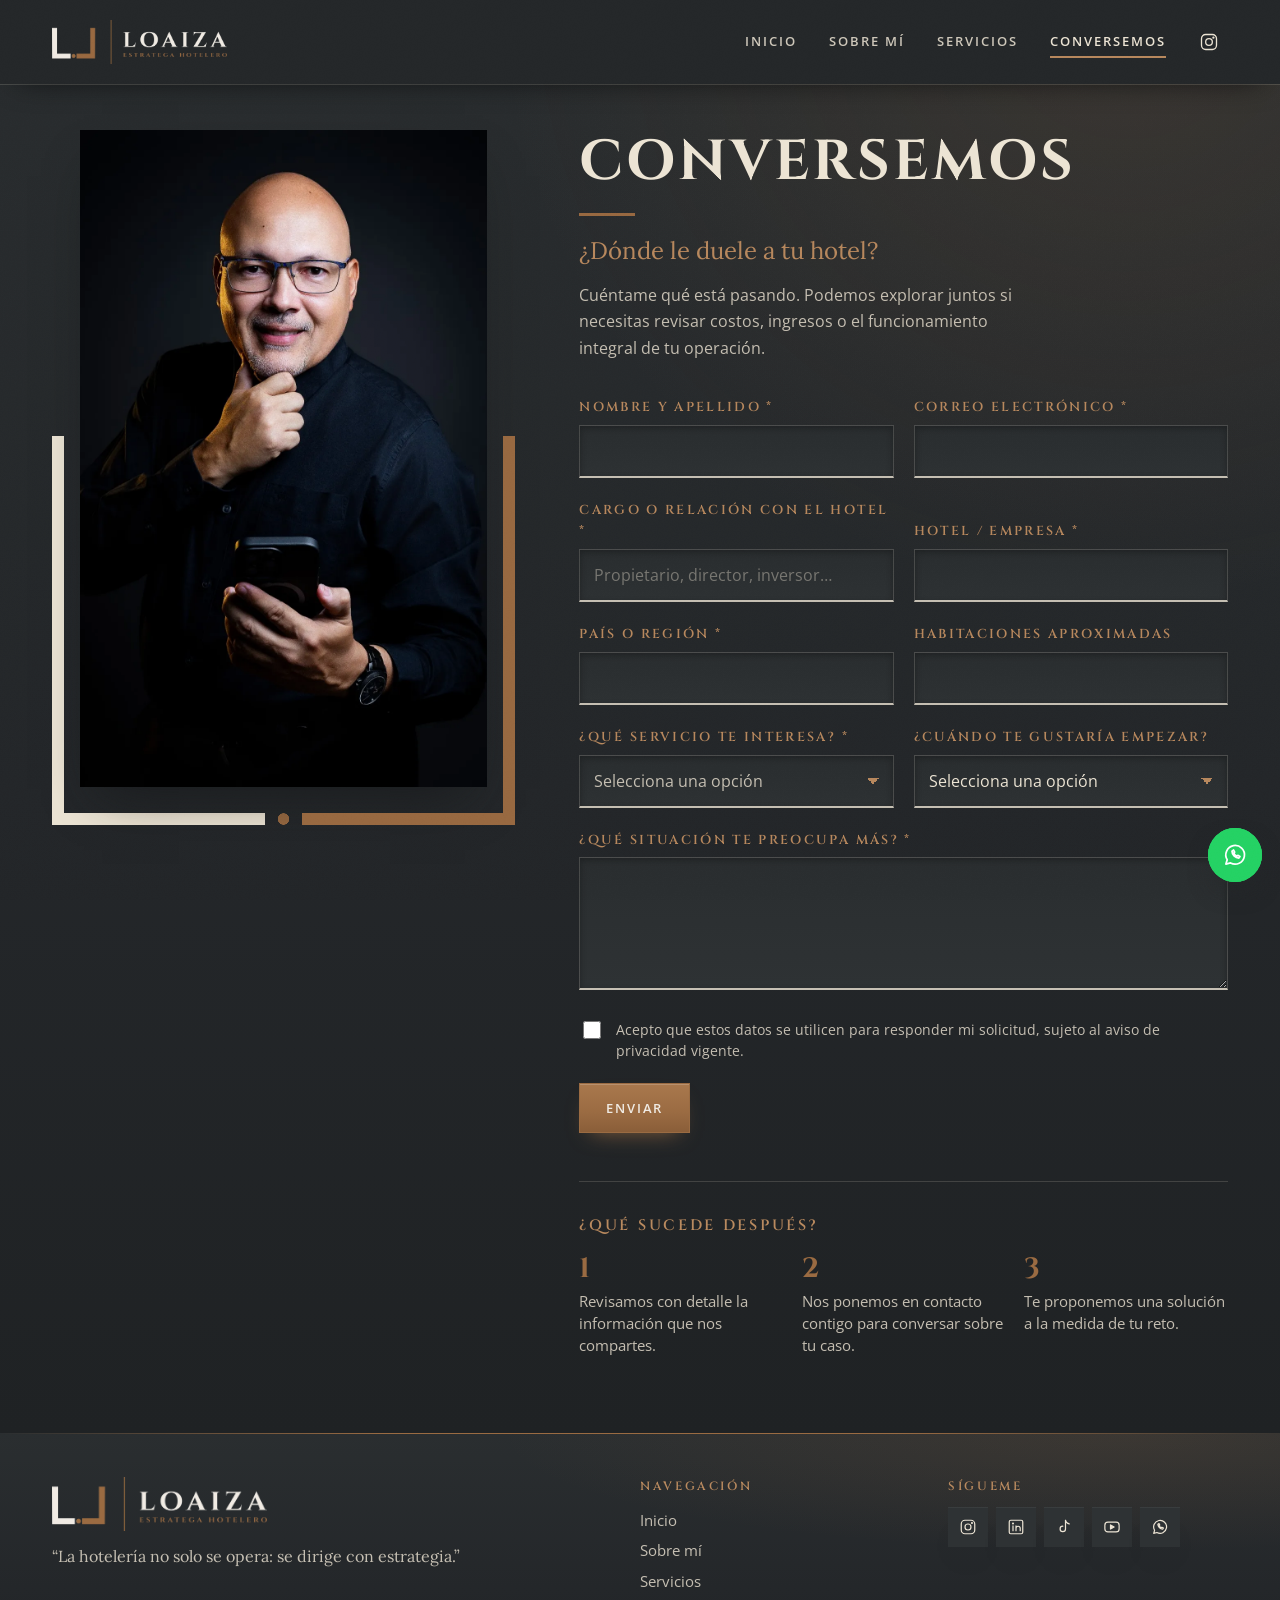
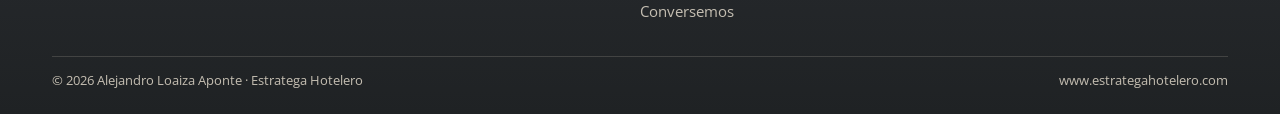
==== commit 08948b16: "se modifico lo del form" ====
--- a/contacto.html
+++ b/contacto.html
@@ -118,14 +118,17 @@
           <p class="form-error" role="alert" hidden>Por favor completa los campos obligatorios (*) con un correo válido y acepta el uso de tus datos.</p>
           <button type="submit" class="btn">Enviar</button>
         </form>
+        <div class="form-gracias" role="status" tabindex="-1" hidden>
+          <h2>¡Gracias por escribirnos!</h2>
+          <p>Estaremos en contacto contigo muy pronto para resolver juntos ese reto que tienes en tu hotel.</p>
+        </div>
 
         <div class="despues">
           <h2>¿Qué sucede después?</h2>
           <ol>
-            <li>Me cuentas tu principal desafío.</li>
-            <li>Reviso si existe encaje con lo que hago.</li>
-            <li>Te propongo una conversación exploratoria de 15–20 minutos.</li>
-            <li>Si procede, te presento una propuesta con alcance y honorarios.</li>
+            <li>Revisamos con detalle la información que nos compartes.</li>
+            <li>Nos ponemos en contacto contigo para conversar sobre tu caso.</li>
+            <li>Te proponemos una solución a la medida de tu reto.</li>
           </ol>
         </div>
       </div>
--- a/css/styles.css
+++ b/css/styles.css
@@ -325,6 +325,8 @@
   padding: calc(var(--header-h) + 12px) 0 120px;
 }
 .hero--interna { min-height: min(78svh, 620px); padding-bottom: 48px; }
+/* Sobre mí: hero a pantalla completa */
+.hero--frase { min-height: 100vh; min-height: 100svh; }
 
 /* Foto del hero: ocupa toda la altura de la sección y conserva su proporción (no se recorta),
    fundida con el carbón hacia el texto y hacia arriba */
@@ -866,6 +868,9 @@
   text-wrap: balance;
 }
 .reto-cta-texto em { font-style: normal; color: var(--cobre-claro); }
+/* Dos líneas fijas en escritorio; en pantallas angostas cada línea puede partirse */
+.reto-cta-texto:has(.linea) { max-width: none; }
+.reto-cta-texto .linea { display: block; }
 .reto-cta .btn { margin-top: clamp(22px, 2.6vw, 30px); }
 
 /* ---------- Lo que instala ---------- */
@@ -974,10 +979,10 @@
 .consentimiento input[aria-invalid="true"] { outline: 2px solid #E07A5F; outline-offset: 2px; }
 .despues { margin-top: clamp(32px, 4vw, 48px); padding-top: clamp(24px, 3vw, 32px); border-top: 1px solid var(--linea-oscura); }
 .despues h2 { font-family: var(--f-marca); font-weight: 600; font-size: 15px; letter-spacing: .18em; text-transform: uppercase; color: var(--cobre-claro); margin: 0 0 16px; }
-.despues ol { list-style: none; margin: 0; padding: 0; display: grid; grid-template-columns: repeat(4, 1fr); gap: 18px; counter-reset: paso; }
+.despues ol { list-style: none; margin: 0; padding: 0; display: grid; grid-template-columns: repeat(3, 1fr); gap: 18px; counter-reset: paso; }
 .despues li { counter-increment: paso; font-size: 14.5px; line-height: 1.5; color: var(--marfil-suave); }
 .despues li::before { content: counter(paso); display: block; font-family: var(--f-marca); font-weight: 700; font-size: 28px; line-height: 1; color: var(--cobre); margin-bottom: 8px; }
-@media (max-width: 760px) { .despues ol { grid-template-columns: 1fr 1fr; } }
+@media (max-width: 760px) { .despues ol { grid-template-columns: 1fr; } }
 .campo [aria-invalid="true"] { border-bottom-color: #E07A5F; }
 .formulario .btn { justify-self: start; }
 .form-error { margin: 0; color: #F0A58F; font-size: 14.5px; }
@@ -1153,8 +1158,11 @@
     width: 50%;
     object-fit: cover;
     object-position: 70% center;
-    -webkit-mask-image: none;
-    mask-image: none;
+    /* Difuminado del borde izquierdo de la foto hacia el fondo carbón del título */
+    -webkit-mask-image: linear-gradient(90deg, transparent 0, #000 35%);
+    mask-image: linear-gradient(90deg, transparent 0, #000 35%);
+    -webkit-mask-composite: source-over;
+    mask-composite: add;
     filter: none;
   }
 }
@@ -1245,6 +1253,19 @@
 
 /* ---------- Formulario ---------- */
 
+.formulario[hidden], .form-gracias[hidden] { display: none; }
+.form-gracias {
+  margin-top: 28px;
+  padding: clamp(24px, 3vw, 36px);
+  border-left: 4px solid var(--cobre);
+  background: var(--marfil);
+  color: var(--carbon);
+  box-shadow: var(--sombra);
+  outline: none;
+}
+.form-gracias h2 { margin: 0 0 10px; font-family: var(--f-marca); font-size: clamp(22px, 2.4vw, 30px); text-transform: uppercase; letter-spacing: .05em; }
+.form-gracias p { margin: 0; max-width: 46ch; }
+
 .campo input, .campo textarea, .campo select {
   background: linear-gradient(180deg, #2A2E30, var(--carbon-2));
   box-shadow: inset 0 2px 6px rgba(0, 0, 0, .3);
